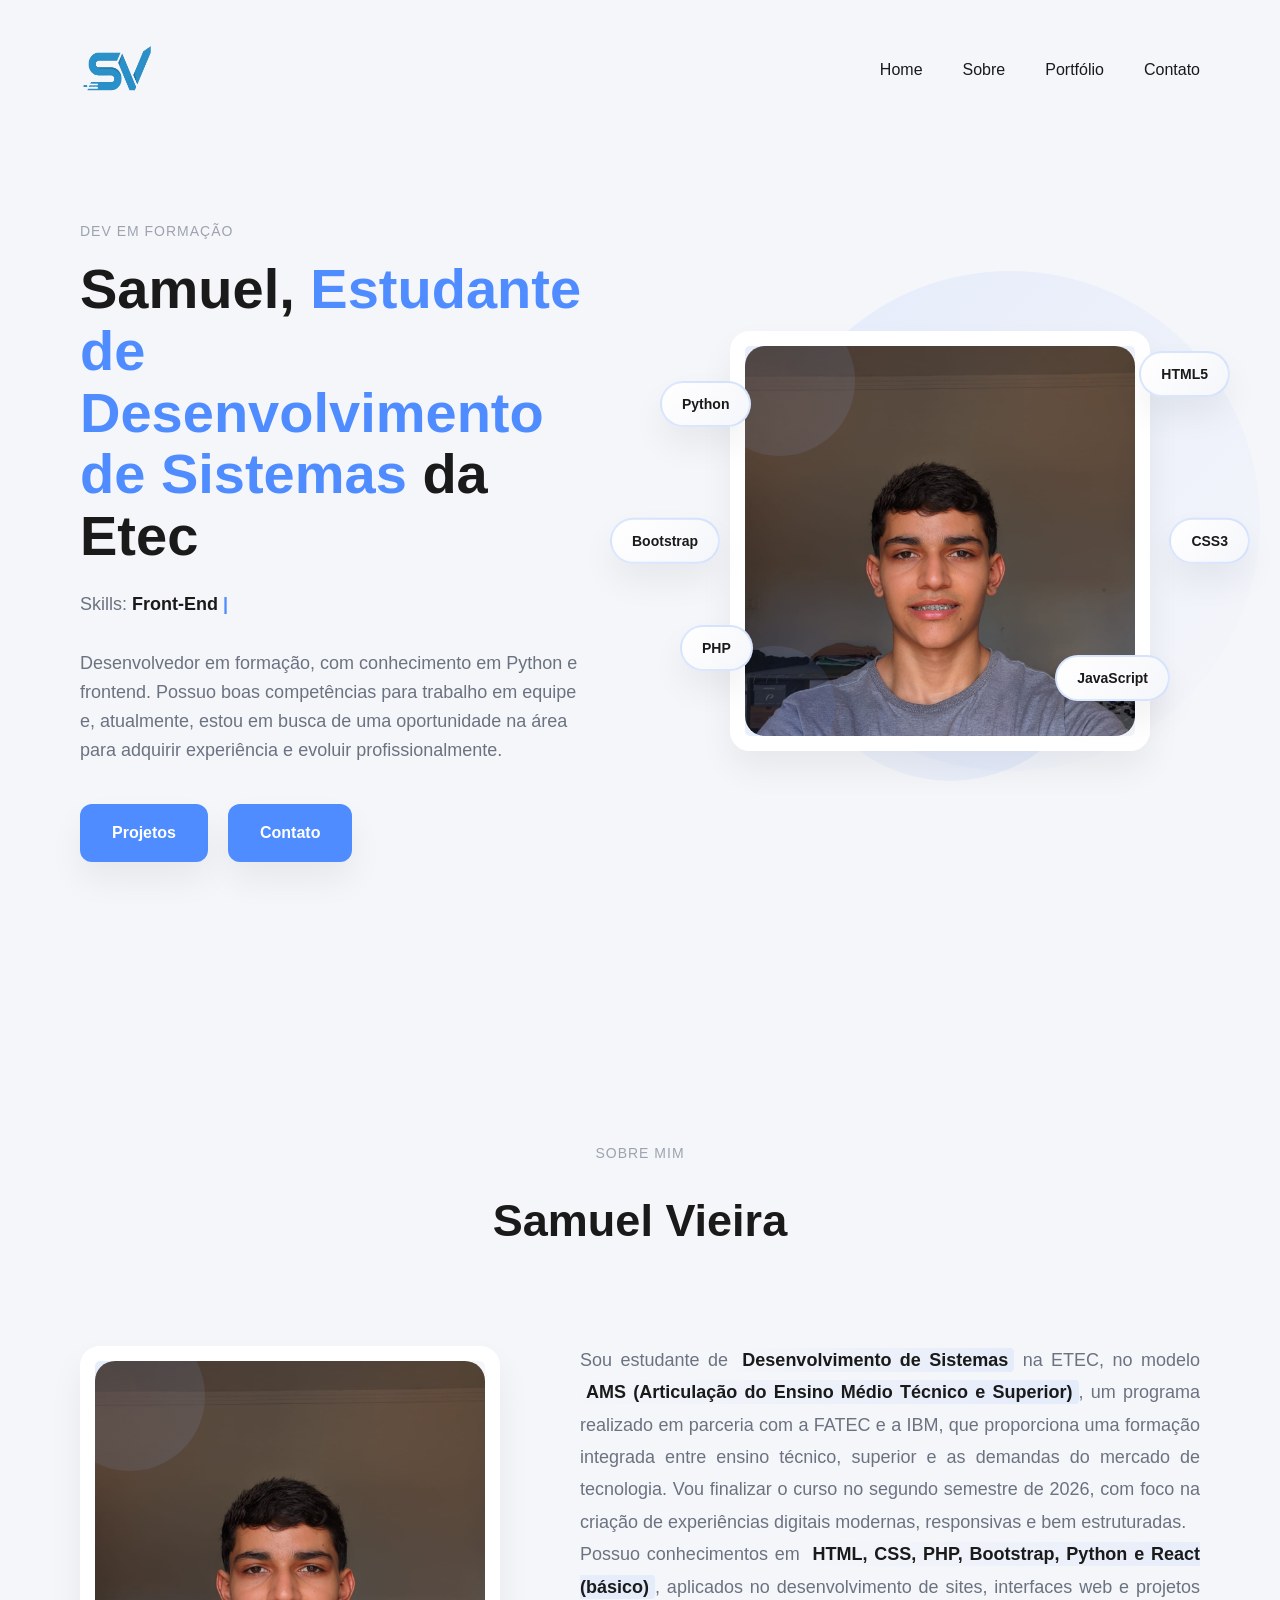
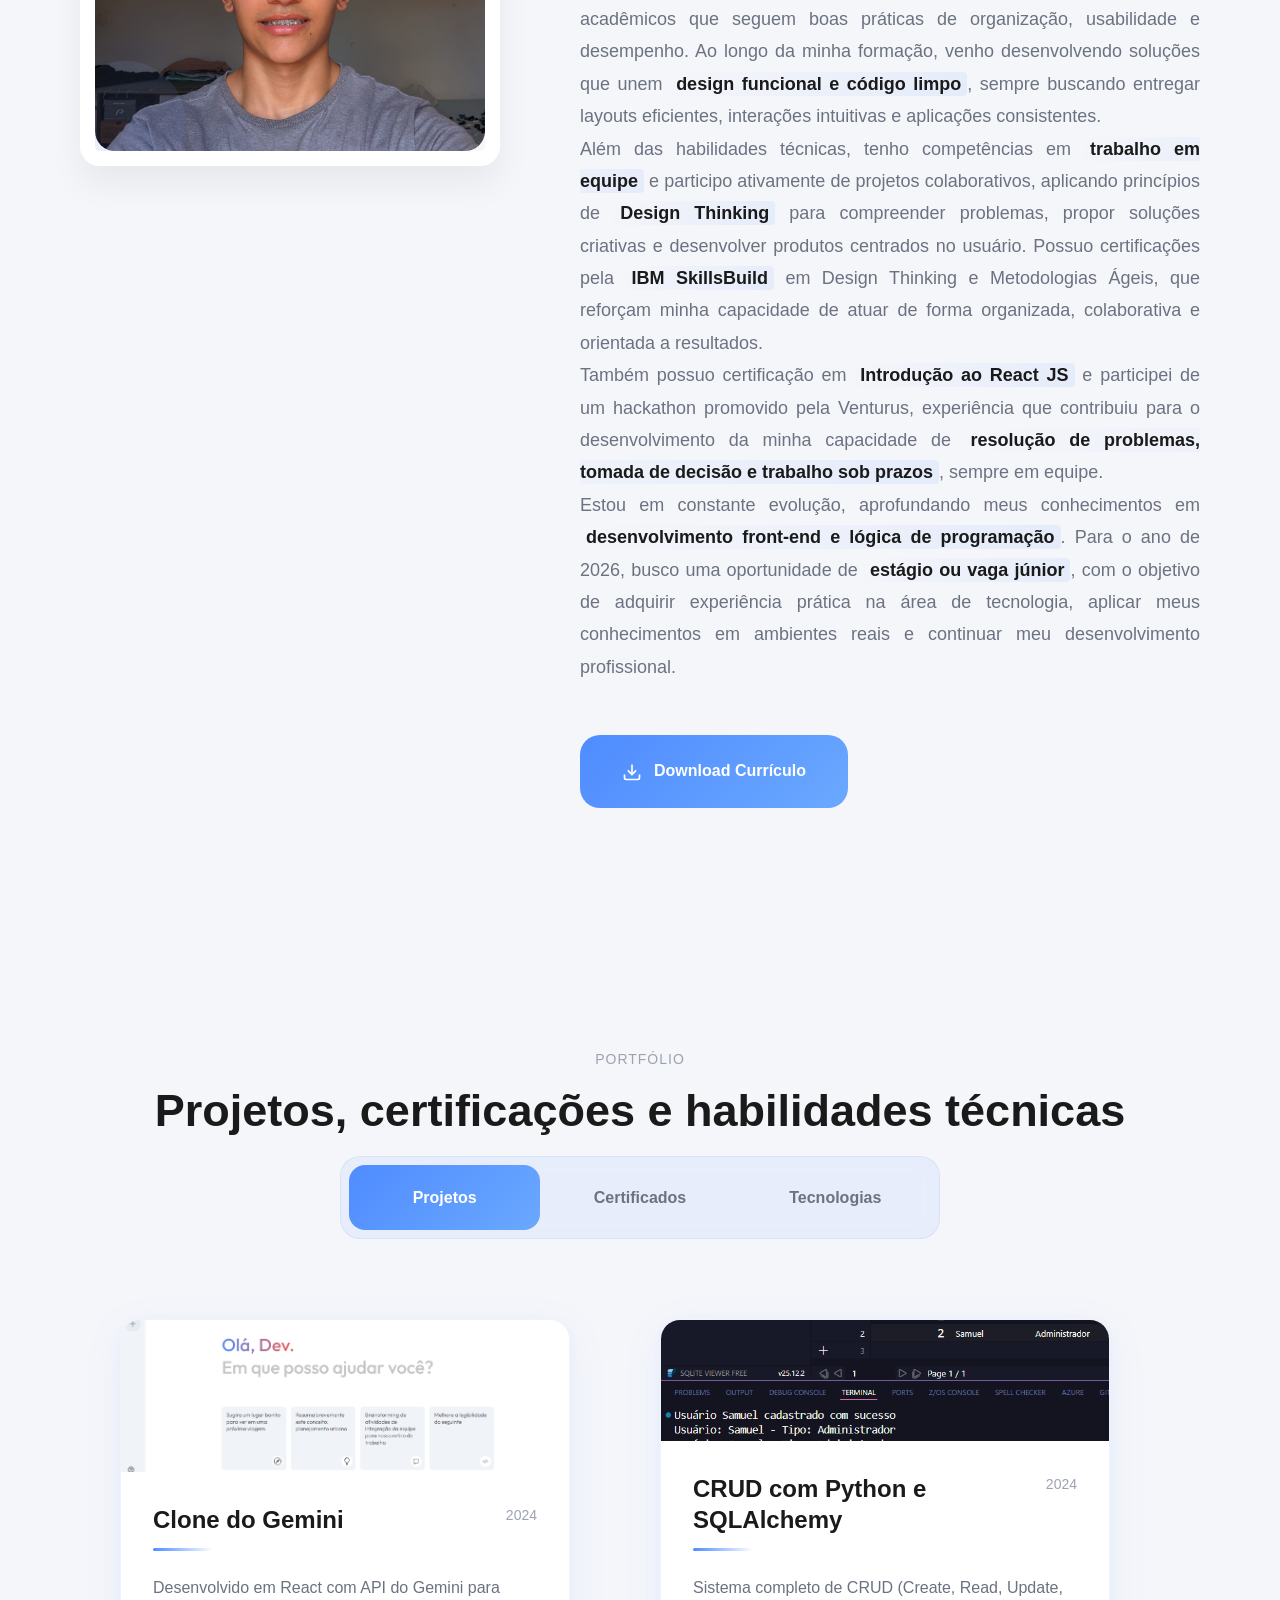
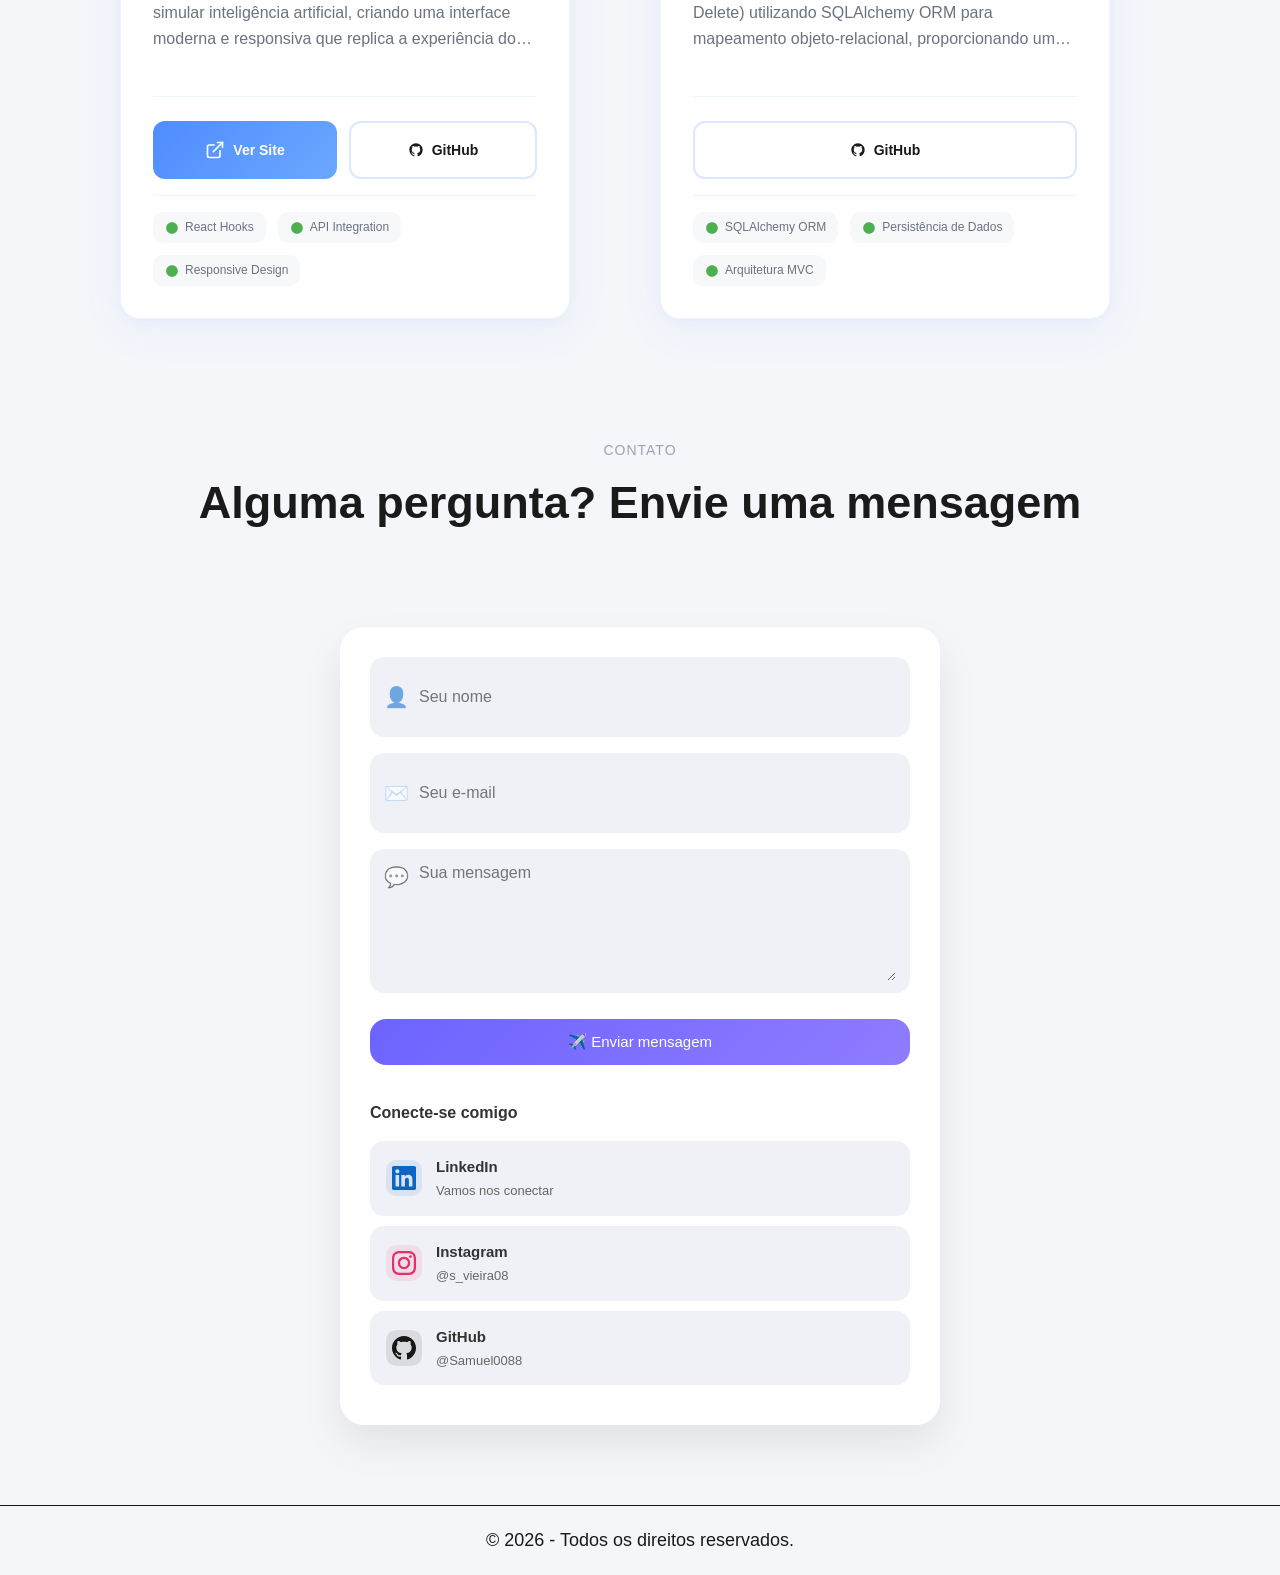
==== index.html @ cbdb557b "Add files via upload" ====
<!DOCTYPE html>
<html lang="en">
<head>
  <meta charset="UTF-8">
  <meta name="viewport" content="width=device-width, initial-scale=1.0">
  <title>Portfólio - Samuel Vieira</title>
  <link rel="stylesheet" href="style.css">
</head>
<body>
  <header>
    <div id="logo">
      <img src="imagens/logo.png" alt="">
    </div>
    
    <div id="menu">
      <div id="menu-bar" onclick="menuOnClick()">
        <div id="bar1" class="bar"></div>
        <div id="bar2" class="bar"></div>
        <div id="bar3" class="bar"></div>
      </div>

      <nav class="nav" id="nav">
        <ul>
          <li><a href="">Home</a></li>
          <li><a href="#descer_sobre_mim">Sobre</a></li>
          <li><a href="#selecionar_tipo">Habilidades</a></li>
          <li><a href="#contato">Contato</a></li>
        </ul>
      </nav>
    </div>

    <script>
  function menuOnClick() {
    document.getElementById("menu-bar").classList.toggle("change");
    document.getElementById("nav").classList.toggle("change");
    document.getElementById("menu-bg").classList.toggle("change-bg");
  }
</script>

    <div class="menu-bg" id="menu-bg"></div>

    <div id="links">
      <a href="#">Home</a>
      <a href="#descer_sobre_mim">Sobre</a>
      <a href="#selecionar_tipo">Portfólio</a>
      <a href="#contato">Contato</a>
    </div>

    <div class="menu-bg" id="menu-bg"></div>
  </header>

  <main>
    <div class="hero">
      <div class="hero-content">
        <div class="nome">DEV EM FORMAÇÃO</div>
        <div class="slogan">Samuel, <span id="cor_slogan">Estudante de Desenvolvimento de Sistemas</span> da Etec</div>
        
        <div id="skills">
          Skills: <span id="texto-dinamico"></span>
        </div>
        
        <div class="breve_explicacao">
          Desenvolvedor em formação, com conhecimento em Python e frontend. Possuo boas competências para trabalho em equipe e, atualmente, estou em busca de uma oportunidade na área para adquirir experiência e evoluir profissionalmente.
        </div>

        <div id="link_projetos_e_contato">
          <div class="card"><a href="#selecionar_tipo">Projetos</a></div>
          <div class="card"><a href="#contato">Contato</a></div>
        </div>
      </div>
      
      <div class="hero-image">
        <div id="img_samuel">
          <img src="imagens/SamuelVieira.jpeg" alt="">
        </div>
        
        <div class="text-badge html">HTML5</div>
        <div class="text-badge css">CSS3</div>
        <div class="text-badge js">JavaScript</div>
        <div class="text-badge python">Python</div>
        <div class="text-badge bootstrap">Bootstrap</div>
        <div class="text-badge php">PHP</div>
      </div>
    </div>
    
    <div class="section-header">
      <div id="descer_sobre_mim" class="nome">SOBRE MIM</div>
      <div class="titulo">Samuel Vieira</div>
    </div>

    <div class="sobre-container">
      <div class="sobre-imagem">
        <div id="img_samuel">
          <img src="imagens/SamuelVieira.jpeg" alt="Samuel Vieira">
        </div>
      </div>
      
      <div class="sobre-texto">
        <div id="texto">
          <p>Sou estudante de <strong>Desenvolvimento de Sistemas</strong> na ETEC, no modelo <strong>AMS (Articulação do Ensino Médio Técnico e Superior)</strong>, um programa realizado em parceria com a FATEC e a IBM, que proporciona uma formação integrada entre ensino técnico, superior e as demandas do mercado de tecnologia. Vou finalizar o curso no segundo semestre de 2026, com foco na criação de experiências digitais modernas, responsivas e bem estruturadas.</p>
          
          <p>Possuo conhecimentos em <strong>HTML, CSS, PHP, Bootstrap, Python e React (básico)</strong>, aplicados no desenvolvimento de sites, interfaces web e projetos acadêmicos que seguem boas práticas de organização, usabilidade e desempenho. Ao longo da minha formação, venho desenvolvendo soluções que unem <strong>design funcional e código limpo</strong>, sempre buscando entregar layouts eficientes, interações intuitivas e aplicações consistentes.</p>
          
          <p>Além das habilidades técnicas, tenho competências em <strong>trabalho em equipe</strong> e participo ativamente de projetos colaborativos, aplicando princípios de <strong>Design Thinking</strong> para compreender problemas, propor soluções criativas e desenvolver produtos centrados no usuário. Possuo certificações pela <strong>IBM SkillsBuild</strong> em Design Thinking e Metodologias Ágeis, que reforçam minha capacidade de atuar de forma organizada, colaborativa e orientada a resultados.</p>
          
          <p>Também possuo certificação em <strong>Introdução ao React JS</strong> e participei de um hackathon promovido pela Venturus, experiência que contribuiu para o desenvolvimento da minha capacidade de <strong>resolução de problemas, tomada de decisão e trabalho sob prazos</strong>, sempre em equipe.</p>
          
          <p>Estou em constante evolução, aprofundando meus conhecimentos em <strong>desenvolvimento front-end e lógica de programação</strong>. Para o ano de 2026, busco uma oportunidade de <strong>estágio ou vaga júnior</strong>, com o objetivo de adquirir experiência prática na área de tecnologia, aplicar meus conhecimentos em ambientes reais e continuar meu desenvolvimento profissional.</p>
        </div>
        
        <div id="download_curriculo">
          <a href="imagens/Samuel_Vieira (1).pdf" download="Samuel_Vieira_Curriculo.pdf">
            <svg width="20" height="20" viewBox="0 0 24 24" fill="none" stroke="currentColor" stroke-width="2">
              <path d="M21 15v4a2 2 0 0 1-2 2H5a2 2 0 0 1-2-2v-4"/>
              <polyline points="7 10 12 15 17 10"/>
              <line x1="12" y1="15" x2="12" y2="3"/>
            </svg>
            Download Currículo
          </a>
        </div>
      </div>
    </div>
    
    <div id="descer_sobre_mim" class="nome">PORTFÓLIO</div>
    <div class="titulo">Projetos, certificações e habilidades técnicas</div>

    <div id="selecionar_tipo">
      <div class="tipos ativo" data-target="projetos">Projetos</div>
      <div class="tipos" data-target="certificados">Certificados</div>
      <div class="tipos" data-target="tecnologias">Tecnologias</div>
    </div>

    <div class="conteudos">
      <div id="lista-projetos" class="conteudo ativo">
        <div class="projetos-container">
          
          <div class="card-projeto">
            <div class="projeto-imagem-container">
              <img src="imagens/GeminiClone.png" alt="Clone do Gemini" class="projeto-imagem">
              <div class="projeto-overlay">
                <div class="projeto-tecnologias">
                  <span class="tecnologia-tag">React</span>
                  <span class="tecnologia-tag">Gemini API</span>
                  <span class="tecnologia-tag">JavaScript</span>
                </div>
              </div>
            </div>
            
            <div class="projeto-conteudo">
              <div class="projeto-header">
                <div class="projeto-titulo-container">
                  <h3 class="projeto-titulo">Clone do Gemini</h3>
                </div>
                <div class="projeto-data">2024</div>
              </div>
              
              <div class="projeto-descricao">
                Desenvolvido em React com API do Gemini para simular inteligência artificial, criando uma interface moderna e responsiva que replica a experiência do Google Gemini.
              </div>
              
              <div class="projeto-acoes">
                <a href="https://samuel0088.github.io/GeminiClone/" target="_blank" class="btn-projeto btn-site">
                  <svg class="btn-icon" width="20" height="20" viewBox="0 0 24 24" fill="none">
                    <path d="M18 13v6a2 2 0 0 1-2 2H5a2 2 0 0 1-2-2V8a2 2 0 0 1 2-2h6" stroke="currentColor" stroke-width="2" stroke-linecap="round"/>
                    <path d="M15 3h6v6" stroke="currentColor" stroke-width="2" stroke-linecap="round"/>
                    <path d="M10 14L21 3" stroke="currentColor" stroke-width="2" stroke-linecap="round"/>
                  </svg>
                  Ver Site
                </a>
                <a href="https://github.com/Samuel0088/GeminiClone" target="_blank" class="btn-projeto btn-github">
                  <svg class="btn-icon" width="16" height="16" viewBox="0 0 24 24" fill="none">
                    <path d="M12 2C6.477 2 2 6.477 2 12C2 16.42 4.87 20.17 8.84 21.5C9.34 21.58 9.5 21.27 9.5 21V19.31C6.73 19.91 6.14 17.97 6.14 17.97C5.68 16.81 5.03 16.5 5.03 16.5C4.12 15.88 5.1 15.9 5.1 15.9C6.1 15.97 6.63 16.93 6.63 16.93C7.5 18.45 8.97 18 9.54 17.76C9.63 17.11 9.89 16.67 10.17 16.42C7.95 16.17 5.62 15.31 5.62 11.5C5.62 10.39 6 9.5 6.65 8.79C6.55 8.54 6.2 7.5 6.75 6.15C6.75 6.15 7.59 5.88 9.5 7.17C10.29 6.95 11.15 6.84 12 6.84C12.85 6.84 13.71 6.95 14.5 7.17C16.41 5.88 17.25 6.15 17.25 6.15C17.8 7.5 17.45 8.54 17.35 8.79C18 9.5 18.38 10.39 18.38 11.5C18.38 15.32 16.04 16.16 13.81 16.41C14.17 16.72 14.5 17.33 14.5 18.26V21C14.5 21.27 14.66 21.59 15.17 21.5C19.14 20.16 22 16.42 22 12C22 6.477 17.523 2 12 2Z" fill="currentColor"/>
                  </svg>
                  GitHub
                </a>
              </div>
              
              <div class="projeto-features">
                <span class="feature">
                  <svg width="14" height="14" viewBox="0 0 24 24" fill="none">
                    <path d="M12 2C6.48 2 2 6.48 2 12C2 17.52 6.48 22 12 22C17.52 22 22 17.52 22 12C22 6.48 17.52 2 12 2ZM16.59 7.58L10 14.17L7.41 11.59C6.63 10.81 5.37 10.81 4.59 11.59C3.81 12.37 3.81 13.63 4.59 14.41L9.17 19C9.95 19.78 11.21 19.78 11.99 19L19.41 11.58C20.19 10.8 20.19 9.54 19.41 8.76C18.63 7.98 17.37 7.98 16.59 8.76L16.59 7.58Z" fill="#4CAF50"/>
                  </svg>
                  React Hooks
                </span>
                <span class="feature">
                  <svg width="14" height="14" viewBox="0 0 24 24" fill="none">
                    <path d="M12 2C6.48 2 2 6.48 2 12C2 17.52 6.48 22 12 22C17.52 22 22 17.52 22 12C22 6.48 17.52 2 12 2ZM16.59 7.58L10 14.17L7.41 11.59C6.63 10.81 5.37 10.81 4.59 11.59C3.81 12.37 3.81 13.63 4.59 14.41L9.17 19C9.95 19.78 11.21 19.78 11.99 19L19.41 11.58C20.19 10.8 20.19 9.54 19.41 8.76C18.63 7.98 17.37 7.98 16.59 8.76L16.59 7.58Z" fill="#4CAF50"/>
                  </svg>
                  API Integration
                </span>
                <span class="feature">
                  <svg width="14" height="14" viewBox="0 0 24 24" fill="none">
                    <path d="M12 2C6.48 2 2 6.48 2 12C2 17.52 6.48 22 12 22C17.52 22 22 17.52 22 12C22 6.48 17.52 2 12 2ZM16.59 7.58L10 14.17L7.41 11.59C6.63 10.81 5.37 10.81 4.59 11.59C3.81 12.37 3.81 13.63 4.59 14.41L9.17 19C9.95 19.78 11.21 19.78 11.99 19L19.41 11.58C20.19 10.8 20.19 9.54 19.41 8.76C18.63 7.98 17.37 7.98 16.59 8.76L16.59 7.58Z" fill="#4CAF50"/>
                  </svg>
                  Responsive Design
                </span>
              </div>
            </div>
          </div>

          <div class="card-projeto">
            <div class="projeto-imagem-container">
              <img src="imagens/crud_python.png" alt="CRUD Python com SQLAlchemy" class="projeto-imagem">
              <div class="projeto-overlay">
                <div class="projeto-tecnologias">
                  <span class="tecnologia-tag">Python</span>
                  <span class="tecnologia-tag">SQLAlchemy</span>
                  <span class="tecnologia-tag">ORM</span>
                  <span class="tecnologia-tag">SQLite</span>
                </div>
              </div>
            </div>
            
            <div class="projeto-conteudo">
              <div class="projeto-header">
                <div class="projeto-titulo-container">
                  <h3 class="projeto-titulo">CRUD com Python e SQLAlchemy</h3>
                </div>
                <div class="projeto-data">2024</div>
              </div>
              
              <div class="projeto-descricao">
                Sistema completo de CRUD (Create, Read, Update, Delete) utilizando SQLAlchemy ORM para mapeamento objeto-relacional, proporcionando uma gestão eficiente e escalável de dados.
              </div>
              
              <div class="projeto-acoes">
                <a href="https://github.com/Samuel0088/CRUD_Python" target="_blank" class="btn-projeto btn-github">
                  <svg class="btn-icon" width="16" height="16" viewBox="0 0 24 24" fill="none">
                    <path d="M12 2C6.477 2 2 6.477 2 12C2 16.42 4.87 20.17 8.84 21.5C9.34 21.58 9.5 21.27 9.5 21V19.31C6.73 19.91 6.14 17.97 6.14 17.97C5.68 16.81 5.03 16.5 5.03 16.5C4.12 15.88 5.1 15.9 5.1 15.9C6.1 15.97 6.63 16.93 6.63 16.93C7.5 18.45 8.97 18 9.54 17.76C9.63 17.11 9.89 16.67 10.17 16.42C7.95 16.17 5.62 15.31 5.62 11.5C5.62 10.39 6 9.5 6.65 8.79C6.55 8.54 6.2 7.5 6.75 6.15C6.75 6.15 7.59 5.88 9.5 7.17C10.29 6.95 11.15 6.84 12 6.84C12.85 6.84 13.71 6.95 14.5 7.17C16.41 5.88 17.25 6.15 17.25 6.15C17.8 7.5 17.45 8.54 17.35 8.79C18 9.5 18.38 10.39 18.38 11.5C18.38 15.32 16.04 16.16 13.81 16.41C14.17 16.72 14.5 17.33 14.5 18.26V21C14.5 21.27 14.66 21.59 15.17 21.5C19.14 20.16 22 16.42 22 12C22 6.477 17.523 2 12 2Z" fill="currentColor"/>
                  </svg>
                  GitHub
                </a>
              </div>
              
              <div class="projeto-features">
                <span class="feature">
                  <svg width="14" height="14" viewBox="0 0 24 24" fill="none">
                    <path d="M12 2C6.48 2 2 6.48 2 12C2 17.52 6.48 22 12 22C17.52 22 22 17.52 22 12C22 6.48 17.52 2 12 2ZM16.59 7.58L10 14.17L7.41 11.59C6.63 10.81 5.37 10.81 4.59 11.59C3.81 12.37 3.81 13.63 4.59 14.41L9.17 19C9.95 19.78 11.21 19.78 11.99 19L19.41 11.58C20.19 10.8 20.19 9.54 19.41 8.76C18.63 7.98 17.37 7.98 16.59 8.76L16.59 7.58Z" fill="#4CAF50"/>
                  </svg>
                  SQLAlchemy ORM
                </span>
                <span class="feature">
                  <svg width="14" height="14" viewBox="0 0 24 24" fill="none">
                    <path d="M12 2C6.48 2 2 6.48 2 12C2 17.52 6.48 22 12 22C17.52 22 22 17.52 22 12C22 6.48 17.52 2 12 2ZM16.59 7.58L10 14.17L7.41 11.59C6.63 10.81 5.37 10.81 4.59 11.59C3.81 12.37 3.81 13.63 4.59 14.41L9.17 19C9.95 19.78 11.21 19.78 11.99 19L19.41 11.58C20.19 10.8 20.19 9.54 19.41 8.76C18.63 7.98 17.37 7.98 16.59 8.76L16.59 7.58Z" fill="#4CAF50"/>
                  </svg>
                  Persistência de Dados
                </span>
                <span class="feature">
                  <svg width="14" height="14" viewBox="0 0 24 24" fill="none">
                    <path d="M12 2C6.48 2 2 6.48 2 12C2 17.52 6.48 22 12 22C17.52 22 22 17.52 22 12C22 6.48 17.52 2 12 2ZM16.59 7.58L10 14.17L7.41 11.59C6.63 10.81 5.37 10.81 4.59 11.59C3.81 12.37 3.81 13.63 4.59 14.41L9.17 19C9.95 19.78 11.21 19.78 11.99 19L19.41 11.58C20.19 10.8 20.19 9.54 19.41 8.76C18.63 7.98 17.37 7.98 16.59 8.76L16.59 7.58Z" fill="#4CAF50"/>
                  </svg>
                  Arquitetura MVC
                </span>
              </div>
            </div>
          </div>
          
        </div>
      </div>

      <div id="lista-certificados" class="conteudo">
        <div class="certificados-container">
          
          <div class="card-certificado">
            <div class="certificado-imagem" onclick="abrirLightbox('imagens/GenAI_Dados.webp', 'Bootcamp Bradesco - GenAI & Dados')">
              <img src="imagens/GenAI_Dados.webp" alt="Bootcamp Bradesco - GenAI & Dados" class="certificado-thumb">
              <div class="zoom-indicator">
                <svg width="20" height="20" viewBox="0 0 24 24" fill="none">
                  <path d="M15 15L21 21M10 17C6.13401 17 3 13.866 3 10C3 6.13401 6.13401 3 10 3C13.866 3 17 6.13401 17 10C17 13.866 13.866 17 10 17Z" stroke="currentColor" stroke-width="2" stroke-linecap="round"/>
                </svg>
              </div>
              <div class="certificado-badge bradesco">Bradesco</div>
            </div>
            
            <div class="certificado-conteudo">
              <div class="certificado-header">
                <h3 class="certificado-titulo">GenAI & Dados</h3>
              </div>
              
              <div class="certificado-descricao">
                Domine Python para analisar e organizar dados, usando inteligência artificial generativa, SQL, Excel, Power Query e Microsoft Copilot. Aprenda com desafios guiados e atividades mão na massa.
              </div>
              
              <div class="certificado-acoes">
                <span class="btn-status">
                  <svg width="16" height="16" viewBox="0 0 24 24" fill="none">
                    <path d="M12 2C6.48 2 2 6.48 2 12C2 17.52 6.48 22 12 22C17.52 22 22 17.52 22 12C22 6.48 17.52 2 12 2ZM16.24 7.76L10.58 13.41L7.75 10.59C7.34 10.18 6.68 10.18 6.27 10.59C5.86 11 5.86 11.66 6.27 12.07L9.7 15.5C10.11 15.91 10.77 15.91 11.18 15.5L17.73 8.93C18.14 8.52 18.14 7.86 17.73 7.45C17.32 7.04 16.66 7.04 16.25 7.45L16.24 7.76Z" fill="#4CAF50"/>
                  </svg>
                  Em andamento
                </span>
                <span class="certificado-tipo">Bootcamp</span>
              </div>
            </div>
          </div>

          <div class="card-certificado">
            <div class="certificado-imagem" onclick="abrirLightbox('imagens/trybe.avif', 'Trybe - Lógica de Programação')">
              <img src="imagens/trybe.avif" alt="Trybe - Lógica de Programação" class="certificado-thumb">
              <div class="zoom-indicator">
                <svg width="20" height="20" viewBox="0 0 24 24" fill="none">
                  <path d="M15 15L21 21M10 17C6.13401 17 3 13.866 3 10C3 6.13401 6.13401 3 10 3C13.866 3 17 6.13401 17 10C17 13.866 13.866 17 10 17Z" stroke="currentColor" stroke-width="2" stroke-linecap="round"/>
                </svg>
              </div>
              <div class="certificado-badge trybe">Trybe</div>
            </div>
            
            <div class="certificado-conteudo">
              <div class="certificado-header">
                <h3 class="certificado-titulo">Lógica de Programação</h3>
              </div>
              
              <div class="certificado-descricao">
                Exploração de algoritmos e pensamento computacional, prática de estruturas de seleção e repetição para resolver problemas de forma eficiente.
              </div>
              
              <div class="certificado-acoes">
                <span class="btn-status">
                  <svg width="16" height="16" viewBox="0 0 24 24" fill="none">
                    <path d="M12 2C6.48 2 2 6.48 2 12C2 17.52 6.48 22 12 22C17.52 22 22 17.52 22 12C22 6.48 17.52 2 12 2ZM16.24 7.76L10.58 13.41L7.75 10.59C7.34 10.18 6.68 10.18 6.27 10.59C5.86 11 5.86 11.66 6.27 12.07L9.7 15.5C10.11 15.91 10.77 15.91 11.18 15.5L17.73 8.93C18.14 8.52 18.14 7.86 17.73 7.45C17.32 7.04 16.66 7.04 16.25 7.45L16.24 7.76Z" fill="#4CAF50"/>
                  </svg>
                  Em andamento
                </span>
                <span class="certificado-tipo">Curso</span>
              </div>
            </div>
          </div>

          <div class="card-certificado">
            <div class="certificado-imagem" onclick="abrirLightbox('imagens/react_tic_em_trilhas.jpg', 'React - TIC em trilhas')">
              <img src="imagens/react_tic_em_trilhas.jpg" alt="React - TIC em trilhas" class="certificado-thumb">
              <div class="zoom-indicator">
                <svg width="20" height="20" viewBox="0 0 24 24" fill="none">
                  <path d="M15 15L21 21M10 17C6.13401 17 3 13.866 3 10C3 6.13401 6.13401 3 10 3C13.866 3 17 6.13401 17 10C17 13.866 13.866 17 10 17Z" stroke="currentColor" stroke-width="2" stroke-linecap="round"/>
                </svg>
              </div>
              <div class="certificado-badge tic">TIC</div>
            </div>
            
            <div class="certificado-conteudo">
              <div class="certificado-header">
                <h3 class="certificado-titulo">React - Introdução</h3>
              </div>
              
              <div class="certificado-descricao">
                Curso introdutório de 30 horas focado em React e Routing, abordando fundamentos da biblioteca, criação de componentes e navegação com React Router.
              </div>
              
              <div class="certificado-acoes">
                <a href="https://ticemtrilhas.org.br/certificate-validation?code=d3d43f94-d63c-4963-9e1c-4b6008b5e174" target="_blank" class="btn-certificado">
                  <svg class="btn-icon" width="16" height="16" viewBox="0 0 24 24" fill="none">
                    <path d="M10 6H6C4.89543 6 4 6.89543 4 8V18C4 19.1046 4.89543 20 6 20H16C17.1046 20 18 19.1046 18 18V14M14 4H20M20 4V10M20 4L10 14" stroke="currentColor" stroke-width="2" stroke-linecap="round" stroke-linejoin="round"/>
                  </svg>
                  Ver certificado
                </a>
                <span class="certificado-tipo">Certificado</span>
              </div>
            </div>
          </div>

          <div class="card-certificado">
            <div class="certificado-imagem" onclick="abrirLightbox('imagens/explorations_into_mindfulness.png', 'IBM - Explorations into Mindfulness')">
              <img src="imagens/explorations_into_mindfulness.png" alt="IBM - Explorations into Mindfulness" class="certificado-thumb">
              <div class="zoom-indicator">
                <svg width="20" height="20" viewBox="0 0 24 24" fill="none">
                  <path d="M15 15L21 21M10 17C6.13401 17 3 13.866 3 10C3 6.13401 6.13401 3 10 3C13.866 3 17 6.13401 17 10C17 13.866 13.866 17 10 17Z" stroke="currentColor" stroke-width="2" stroke-linecap="round"/>
                </svg>
              </div>
              <div class="certificado-badge ibm">IBM</div>
            </div>
            
            <div class="certificado-conteudo">
              <div class="certificado-header">
                <h3 class="certificado-titulo">Explorations into Mindfulness</h3>
              </div>
              
              <div class="certificado-descricao">
                Conhecimentos sobre conceitos e técnicas de mindfulness, aprendendo a aplicar práticas de atenção plena em diferentes situações.
              </div>
              
              <div class="certificado-acoes">
                <a href="https://students.yourlearning.ibm.com/credential/CREDLY-dabbc05f-9024-4c51-a2c0-5ccd08645415" target="_blank" class="btn-certificado">
                  <svg class="btn-icon" width="16" height="16" viewBox="0 0 24 24" fill="none">
                    <path d="M10 6H6C4.89543 6 4 6.89543 4 8V18C4 19.1046 4.89543 20 6 20H16C17.1046 20 18 19.1046 18 18V14M14 4H20M20 4V10M20 4L10 14" stroke="currentColor" stroke-width="2" stroke-linecap="round" stroke-linejoin="round"/>
                  </svg>
                  Ver certificado
                </a>
                <span class="certificado-tipo">Badge Digital</span>
              </div>
            </div>
          </div>

          <div class="card-certificado">
            <div class="certificado-imagem" onclick="abrirLightbox('imagens/agile_explorer.jpg', 'IBM - Agile Explorer')">
              <img src="imagens/agile_explorer.jpg" alt="IBM - Agile Explorer" class="certificado-thumb">
              <div class="zoom-indicator">
                <svg width="20" height="20" viewBox="0 0 24 24" fill="none">
                  <path d="M15 15L21 21M10 17C6.13401 17 3 13.866 3 10C3 6.13401 6.13401 3 10 3C13.866 3 17 6.13401 17 10C17 13.866 13.866 17 10 17Z" stroke="currentColor" stroke-width="2" stroke-linecap="round"/>
                </svg>
              </div>
              <div class="certificado-badge ibm">IBM</div>
            </div>
            
            <div class="certificado-conteudo">
              <div class="certificado-header">
                <h3 class="certificado-titulo">Agile Explorer</h3>
              </div>
              
              <div class="certificado-descricao">
                Compreensão fundamental dos valores, princípios e práticas do Agile para transformar a cultura organizacional e melhorar a colaboração em equipe.
              </div>
              
              <div class="certificado-acoes">
                <a href="https://students.yourlearning.ibm.com/credential/CREDLY-dc3b5213-b2dd-4760-b45e-c9a95032bda7" target="_blank" class="btn-certificado">
                  <svg class="btn-icon" width="16" height="16" viewBox="0 0 24 24" fill="none">
                    <path d="M10 6H6C4.89543 6 4 6.89543 4 8V18C4 19.1046 4.89543 20 6 20H16C17.1046 20 18 19.1046 18 18V14M14 4H20M20 4V10M20 4L10 14" stroke="currentColor" stroke-width="2" stroke-linecap="round" stroke-linejoin="round"/>
                  </svg>
                  Ver certificado
                </a>
                <span class="certificado-tipo">Badge Digital</span>
              </div>
            </div>
          </div>

          <div class="card-certificado">
            <div class="certificado-imagem" onclick="abrirLightbox('imagens/working_in_a_digital_world.jpg', 'IBM - Working in a Digital World: Professional Skills')">
              <img src="imagens/working_in_a_digital_world.jpg" alt="IBM - Working in a Digital World" class="certificado-thumb">
              <div class="zoom-indicator">
                <svg width="20" height="20" viewBox="0 0 24 24" fill="none">
                  <path d="M15 15L21 21M10 17C6.13401 17 3 13.866 3 10C3 6.13401 6.13401 3 10 3C13.866 3 17 6.13401 17 10C17 13.866 13.866 17 10 17Z" stroke="currentColor" stroke-width="2" stroke-linecap="round"/>
                </svg>
              </div>
              <div class="certificado-badge ibm">IBM</div>
            </div>
            
            <div class="certificado-conteudo">
              <div class="certificado-header">
                <h3 class="certificado-titulo">Working in a Digital World</h3>
              </div>
              
              <div class="certificado-descricao">
                Desenvolvimento de competências essenciais para o sucesso profissional no mundo digital, incluindo comunicação, colaboração e metodologias ágeis.
              </div>
              
              <div class="certificado-acoes">
                <a href="https://students.yourlearning.ibm.com/credential/CREDLY-dafd91d2-b4fa-46e2-a1fe-c9b0428d6ea7" target="_blank" class="btn-certificado">
                  <svg class="btn-icon" width="16" height="16" viewBox="0 0 24 24" fill="none">
                    <path d="M10 6H6C4.89543 6 4 6.89543 4 8V18C4 19.1046 4.89543 20 6 20H16C17.1046 20 18 19.1046 18 18V14M14 4H20M20 4V10M20 4L10 14" stroke="currentColor" stroke-width="2" stroke-linecap="round" stroke-linejoin="round"/>
                  </svg>
                  Ver certificado
                </a>
                <span class="certificado-tipo">Badge Digital</span>
              </div>
            </div>
          </div>

          <div class="card-certificado">
            <div class="certificado-imagem" onclick="abrirLightbox('imagens/senai_americana_logo.jpg', 'Senai - Fundamentos do Python')">
              <img src="imagens/senai_americana_logo.jpg" alt="Senai - Fundamentos do Python" class="certificado-thumb">
              <div class="zoom-indicator">
                <svg width="20" height="20" viewBox="0 0 24 24" fill="none">
                  <path d="M15 15L21 21M10 17C6.13401 17 3 13.866 3 10C3 6.13401 6.13401 3 10 3C13.866 3 17 6.13401 17 10C17 13.866 13.866 17 10 17Z" stroke="currentColor" stroke-width="2" stroke-linecap="round"/>
                </svg>
              </div>
              <div class="certificado-badge senai">SENAI</div>
            </div>
            
            <div class="certificado-conteudo">
              <div class="certificado-header">
                <h3 class="certificado-titulo">Fundamentos do Python</h3>
              </div>
              
              <div class="certificado-descricao">
                Conhecimentos fundamentais em Python, incluindo lógica de programação, estruturas de controle e boas práticas para desenvolvimento de soluções.
              </div>
              
              <div class="certificado-acoes">
                <a href="https://www.sp.senai.br/consulta-certificado?qrcode=50725102769/15119102" target="_blank" class="btn-certificado">
                  <svg class="btn-icon" width="16" height="16" viewBox="0 0 24 24" fill="none">
                    <path d="M10 6H6C4.89543 6 4 6.89543 4 8V18C4 19.1046 4.89543 20 6 20H16C17.1046 20 18 19.1046 18 18V14M14 4H20M20 4V10M20 4L10 14" stroke="currentColor" stroke-width="2" stroke-linecap="round" stroke-linejoin="round"/>
                  </svg>
                  Ver certificado
                </a>
                <span class="certificado-tipo">Certificado</span>
              </div>
            </div>
          </div>

          <div class="card-certificado">
            <div class="certificado-imagem" onclick="abrirLightbox('imagens/voxy_ingles.png', 'Voxy - Proficiency Achievement')">
              <img src="imagens/voxy_ingles.png" alt="Voxy - Proficiency Achievement" class="certificado-thumb">
              <div class="zoom-indicator">
                <svg width="20" height="20" viewBox="0 0 24 24" fill="none">
                  <path d="M15 15L21 21M10 17C6.13401 17 3 13.866 3 10C3 6.13401 6.13401 3 10 3C13.866 3 17 6.13401 17 10C17 13.866 13.866 17 10 17Z" stroke="currentColor" stroke-width="2" stroke-linecap="round"/>
                </svg>
              </div>
              <div class="certificado-badge voxy">Voxy</div>
            </div>
            
            <div class="certificado-conteudo">
              <div class="certificado-header">
                <h3 class="certificado-titulo">Proficiency Achievement</h3>
              </div>
              
              <div class="certificado-descricao">
                Nível de proficiência em inglês demonstrado através do programa Voxy, com capacidade de compreensão, comunicação e uso efetivo do idioma.
              </div>
              
              <div class="certificado-acoes">
                <a href="https://app.voxy.com/certificates/proficiency-test/692a1b4f9c2bea8bda929613" target="_blank" class="btn-certificado">
                  <svg class="btn-icon" width="16" height="16" viewBox="0 0 24 24" fill="none">
                    <path d="M10 6H6C4.89543 6 4 6.89543 4 8V18C4 19.1046 4.89543 20 6 20H16C17.1046 20 18 19.1046 18 18V14M14 4H20M20 4V10M20 4L10 14" stroke="currentColor" stroke-width="2" stroke-linecap="round" stroke-linejoin="round"/>
                  </svg>
                  Ver certificado
                </a>
                <span class="certificado-tipo">Certificado</span>
              </div>
            </div>
          </div>
          
        </div>
      </div>

      <div id="lista-tecnologias" class="conteudo">
        <div class="tecnologias-container">
          
          <div class="card-tecnologias">
            <div class="card-tecnologia img_tecnologias">
              <img src="imagens/html.svg" alt="">
              <p>HTML</p>
            </div>
          </div>

          <div class="card-tecnologias">
            <div class="card-tecnologia img_tecnologias">
              <img src="imagens/css.svg" alt="">
              <p>CSS</p>
            </div>
          </div>

          <div class="card-tecnologias">
            <div class="card-tecnologia img_tecnologias">
              <img src="imagens/javascript.svg" alt="">
              <p>JavaScript</p>
            </div>
          </div>

          <div class="card-tecnologias">
            <div class="card-tecnologia img_tecnologias">
              <img src="imagens/bootstrap.png" alt="">
              <p>Bootstrap</p>
            </div>
          </div>

          <div class="card-tecnologias">
            <div class="card-tecnologia img_tecnologias">
              <img src="imagens/php.png" alt="">
              <p>PHP</p>
            </div>
          </div>

          <div class="card-tecnologias">
            <div class="card-tecnologia img_tecnologias">
              <img src="imagens/python.png" alt="">
              <p>Python</p>
            </div>
          </div>
        
        </div>
      </div>

    </div>

    <div id="lightbox" class="lightbox">
      <span class="lightbox-close" onclick="fecharLightbox()">&times;</span>
      <img id="lightbox-img" class="lightbox-img" alt="">
      <p id="lightbox-caption" class="lightbox-caption"></p>
    </div>

    <div id="descer_sobre_mim" class="nome">CONTATO</div>
    <div class="titulo">Alguma pergunta? Envie uma mensagem</div>

    <section id="contato">
      <div class="contact-card">

        <form action="https://api.web3forms.com/submit" method="POST" class="contact-form">
          
          <input type="hidden" name="access_key" value="f282f73f-faa4-4064-8acf-24d40e89adaa">

          <input type="hidden" name="subject" value="Nova Mensagem do seu Portfolio">

          <input type="checkbox" name="botcheck" class="hidden" style="display: none;">

          <input type="hidden" name="from_name" value="Mensagem via Portfólio">

          <div class="input-group">
            <span class="icon">👤</span>
            <input type="text" name="nome" placeholder="Seu nome" required>
          </div>

          <div class="input-group">
            <span class="icon">✉️</span>
            <input type="email" name="email" placeholder="Seu e-mail" required>
          </div>

          <div class="input-group textarea">
            <span class="icon">💬</span>
            <textarea name="mensagem" placeholder="Sua mensagem" required></textarea>
          </div>

          <button type="submit" class="btn-enviar">
            ✈️ Enviar mensagem
          </button>
        </form>

        <div class="contact-social">
          <h3>Conecte-se comigo</h3>

          <a href="https://www.linkedin.com/in/samuelvieirafreitas/" target="_blank" class="social-card linkedin">
            <div class="social-icon">
              <svg xmlns="http://www.w3.org/2000/svg" width="24" height="24" viewBox="0 0 24 24" fill="currentColor">
                <path d="M20.447 20.452h-3.554v-5.569c0-1.328-.027-3.037-1.852-3.037-1.853 0-2.136 1.445-2.136 2.939v5.667H9.351V9h3.414v1.561h.046c.477-.9 1.637-1.85 3.37-1.85 3.601 0 4.267 2.37 4.267 5.455v6.286zM5.337 7.433c-1.144 0-2.063-.926-2.063-2.065 0-1.138.92-2.063 2.063-2.063 1.14 0 2.064.925 2.064 2.063 0 1.139-.925 2.065-2.064 2.065zm1.782 13.019H3.555V9h3.564v11.452zM22.225 0H1.771C.792 0 0 .774 0 1.729v20.542C0 23.227.792 24 1.771 24h20.451C23.2 24 24 23.227 24 22.271V1.729C24 .774 23.2 0 22.222 0h.003z"/>
              </svg>
            </div>
            <div class="social-text">
              <div class="social-title">LinkedIn</div>
              <div class="social-desc">Vamos nos conectar</div>
            </div>
            <div class="social-arrow">→</div>
          </a>

          <a href="https://instagram.com/s_vieira08" target="_blank" class="social-card instagram">
            <div class="social-icon">
              <svg xmlns="http://www.w3.org/2000/svg" width="24" height="24" viewBox="0 0 24 24" fill="currentColor">
                <path d="M12 2.163c3.204 0 3.584.012 4.85.07 3.252.148 4.771 1.691 4.919 4.919.058 1.265.069 1.645.069 4.849 0 3.205-.012 3.584-.069 4.849-.149 3.225-1.664 4.771-4.919 4.919-1.266.058-1.644.07-4.85.07-3.204 0-3.584-.012-4.849-.07-3.26-.149-4.771-1.699-4.919-4.92-.058-1.265-.07-1.644-.07-4.849 0-3.204.013-3.583.07-4.849.149-3.227 1.664-4.771 4.919-4.919 1.266-.057 1.645-.069 4.849-.069zm0-2.163c-3.259 0-3.667.014-4.947.072-4.358.2-6.78 2.618-6.98 6.98-.059 1.281-.073 1.689-.073 4.948 0 3.259.014 3.668.072 4.948.2 4.358 2.618 6.78 6.98 6.98 1.281.058 1.689.072 4.948.072 3.259 0 3.668-.014 4.948-.072 4.354-.2 6.782-2.618 6.979-6.98.059-1.28.073-1.689.073-4.948 0-3.259-.014-3.667-.072-4.947-.196-4.354-2.617-6.78-6.979-6.98-1.281-.059-1.69-.073-4.949-.073zm0 5.838c-3.403 0-6.162 2.759-6.162 6.162s2.759 6.163 6.162 6.163 6.162-2.759 6.162-6.163c0-3.403-2.759-6.162-6.162-6.162zm0 10.162c-2.209 0-4-1.79-4-4 0-2.209 1.791-4 4-4s4 1.791 4 4c0 2.21-1.791 4-4 4zm6.406-11.845c-.796 0-1.441.645-1.441 1.44s.645 1.44 1.441 1.44c.795 0 1.439-.645 1.439-1.44s-.644-1.44-1.439-1.44z"/>
              </svg>
            </div>
            <div class="social-text">
              <div class="social-title">Instagram</div>
              <div class="social-desc">@s_vieira08</div>
            </div>
            <div class="social-arrow">→</div>
          </a>

          <a href="https://github.com/Samuel0088" target="_blank" class="social-card github">
            <div class="social-icon">
              <svg xmlns="http://www.w3.org/2000/svg" width="24" height="24" viewBox="0 0 24 24" fill="currentColor">
                <path d="M12 0c-6.626 0-12 5.373-12 12 0 5.302 3.438 9.8 8.207 11.387.599.111.793-.261.793-.577v-2.234c-3.338.726-4.033-1.416-4.033-1.416-.546-1.387-1.333-1.756-1.333-1.756-1.089-.745.083-.729.083-.729 1.205.084 1.839 1.237 1.839 1.237 1.07 1.834 2.807 1.304 3.492.997.107-.775.418-1.305.762-1.604-2.665-.305-5.467-1.334-5.467-5.931 0-1.311.469-2.381 1.236-3.221-.124-.303-.535-1.524.117-3.176 0 0 1.008-.322 3.301 1.23.957-.266 1.983-.399 3.003-.404 1.02.005 2.047.138 3.006.404 2.291-1.552 3.297-1.23 3.297-1.23.653 1.653.242 2.874.118 3.176.77.84 1.235 1.911 1.235 3.221 0 4.609-2.807 5.624-5.479 5.921.43.372.823 1.102.823 2.222v3.293c0 .319.192.694.801.576 4.765-1.589 8.199-6.086 8.199-11.386 0-6.627-5.373-12-12-12z"/>
              </svg>
            </div>
            <div class="social-text">
              <div class="social-title">GitHub</div>
              <div class="social-desc">@Samuel0088</div>
            </div>
            <div class="social-arrow">→</div>
          </a>
        </div>

      </div>
    </section>

  </main>

  <footer>
    © 2026 - Todos os direitos reservados.
  </footer>
  
  <script src="script.js"></script>
</body>
</html>
---- style.css ----
:root {
  --cor-fundo-primaria: #f5f6fa;
  --cor-fundo-secundaria: #4f8cff;
  --azul-claro: #7da6ff;
  --borda-hover: #5c85e6;
  --borda: #3f6fd9;
  --cor-fundo-terciaria: #9ca3af;
  --texto-primario: #1a1a1a;
  --texto-secondario: #6b7280;
  --shadow-soft: 0 18px 35px rgba(0, 0, 0, 0.06);
  --shadow-hover: 0 25px 50px rgba(0, 0, 0, 0.1);
}

* {
  margin: 0;
  padding: 0;
  box-sizing: border-box;
}

body {
  background: var(--cor-fundo-primaria);
  font-family: "Inter", -apple-system, BlinkMacSystemFont, "SF Pro Display", sans-serif;
  font-size: 20px;
  color: var(--texto-primario);
}

.conteudo {
  display: none;
}

.conteudo.ativo {
  display: block;
}

@media only screen and (max-width: 349px) {
  #logo img {
    width: 70px;
    margin-left: 30px;
  }

  header {
    background: linear-gradient(
      to bottom,
      rgba(79, 140, 255, 0.45) 0%,
      rgba(79, 140, 255, 0.25) 45%,
      rgba(79, 140, 255, 0.1) 75%,
      #f5f6fa 100%
    );
    padding-top: 50px;
  }

  #menu {
    position: absolute;
    top: 40px;
    right: 20px;
    z-index: 2;
  }

  #menu-bar {
    width: 45px;
    height: 40px;
    margin: 30px 10px 20px 0;
    cursor: pointer;
  }

  .bar {
    height: 5px;
    width: 100%;
    background-color: var(--cor-fundo-secundaria);
    border-radius: 5px;
    transition: 0.3s ease;
  }

  #bar1 {
    transform: translateY(-4px);
  }

  #bar3 {
    transform: translateY(4px);
  }

  .nav {
    display: none;
    text-align: right;
    transition: 0.3s ease;
    z-index: 100;
  }

  .nav ul {
    padding: 0 2px;
  }

  .nav li {
    list-style: none;
    padding: 10px 0;
  }

  .nav li a {
    color: white;
    font-size: 20px;
    text-decoration: none;
  }

  .nav li a:hover {
    font-weight: bold;
  }

  .change {
    display: block;
  }

  .change .bar {
    background-color: white;
  }

  .change #bar1 {
    transform: translateY(4px) rotateZ(-45deg);
  }

  .change #bar2 {
    opacity: 0;
  }

  .change #bar3 {
    transform: translateY(-6px) rotateZ(45deg);
  }

  body {
    overflow-x: hidden;
    position: relative;
  }

  .menu-bg {
    position: absolute;
    top: 0;
    right: 0;
    width: 0;
    height: 0;
    background: var(--cor-fundo-secundaria);
    border-radius: 50% 0 0 50%;
    z-index: 1;
    transition: width 0.4s ease, height 0.4s ease;
    pointer-events: none;
  }

  .change-bg {
    width: 250px; 
    height: 450px;
    transform: none; 
    margin-top: -100px;
    margin-right: 0px;
  }

  .nome {
    color: var(--cor-fundo-terciaria);
    font-size: 11px;
    margin: 50px 0 0 30px;
  }

  .slogan {
    margin-left: 30px;
    font-size: 30px;
    font-weight: bold;
    margin-top: 10px;
  }

  #cor_slogan {
    color: var(--cor-fundo-secundaria);
  }

  .breve_explicacao {
    display: none;
  }

  #texto-dinamico::after {
    content: "|";
    margin-left: 5px;
    animation: piscar 1s infinite;
  }

  @keyframes piscar {
    0%,
    50%,
    100% {
      opacity: 1;
    }
    25%,
    75% {
      opacity: 0;
    }
  }

  #skills {
    margin-left: 30px;
    margin-top: 15px;
    color: var(--texto-secondario);
    font-size: 18px;
  }

  #link_projetos_e_contato {
    display: flex;
    margin-top: -20px;
  }

  .card {
    margin-top: 70px;
  }

  .card a {
    padding: 10px 33px 10px 10px;
    background-color: var(--cor-fundo-secundaria);
    border-radius: 10px;
    margin-left: 30px;
    text-decoration: none;
    color: var(--cor-fundo-primaria);
    box-shadow: 0 0 5px rgba(79, 140, 255, 0.6),
      0 0 10px rgba(79, 140, 255, 0.5),
      0 0 20px rgba(79, 140, 255, 0.4),
      0 0 50px rgba(79, 140, 255, 0.3);
    transition: 0.3s ease;
  }

  .card a:hover {
    box-shadow: 0 0 10px rgba(79, 140, 255, 0.8),
      0 0 15px rgba(79, 140, 255, 0.7),
      0 0 40px rgba(79, 140, 255, 0.6),
      0 0 70px rgba(79, 140, 255, 0.5);
  }

  .titulo {
    margin: 10px 30px;
    font-size: 25px;
    font-weight: bold;
  }

  #descer_sobre_mim {
    margin-top: 150px;
  }

  .sobre-imagem {
    flex: 1;
    position: relative;
    align-self: flex-start;
  }

  .sobre-imagem img {
    width: 100%;
    max-width: 400px;
    transition: transform 0.5s ease;
    margin-top: 0;
  }

  #img_samuel {
    text-align: center;
    margin: 40px 30px;
  }

  #img_samuel img {
    width: 100%;
    box-shadow: var(--shadow-soft);
  }

  #texto {
    color: var(--texto-secondario);
    margin: 50px 30px;
    line-height: 1.6;
    font-size: 18px;
  }

  #download_curriculo {
    margin: 50px 30px 0;
    text-align: center;
    background-color: var(--cor-fundo-secundaria);
    border-radius: 10px;
    padding: 10px;
    box-shadow: 0 0 5px rgba(79, 140, 255, 0.6),
      0 0 10px rgba(79, 140, 255, 0.5),
      0 0 20px rgba(79, 140, 255, 0.4),
      0 0 50px rgba(79, 140, 255, 0.3);
    transition: 0.3s ease;
  }

  #download_curriculo a {
    text-decoration: none;
    color: var(--cor-fundo-primaria);
  }

  #download_curriculo a:hover {
    box-shadow: 0 0 10px rgba(79, 140, 255, 0.8),
      0 0 15px rgba(79, 140, 255, 0.7),
      0 0 40px rgba(79, 140, 255, 0.6),
      0 0 70px rgba(79, 140, 255, 0.5);
  }

  #selecionar_tipo {
    display: flex;
    background: var(--cor-fundo-secundaria);
    margin: 30px;
    border-radius: 12px;
    padding: 5px;
    font-size: 13px;
  }

  .tipos {
    flex: 1;
    text-align: center;
    padding: 10px;
    cursor: pointer;
    border-radius: 10px;
    color: #bdbdbd;
    transition: 0.3s;
  }

  .tipos.ativo {
    background: linear-gradient(135deg, #6aa8ff, #8cb8ff);
    color: #fff;
  }

  .conteudos {
    margin: 30px;
  }

  #lista-projetos,
  #lista-certificados {
    text-align: center;
    border-radius: 5px;
  }

  ul {
    display: none !important;
  }

  footer {
    border-top: solid 1px black;
    text-align: center;
    padding: 20px;
    font-size: 16px;
  }

  #links {
    display: none;
  }

  .text-badge {
    display: none;
  }

  .hero-image {
    display: none;
  }
}

@media only screen and (min-width: 350px) and (max-width: 768px) {
  #logo img {
    width: 120px;
    margin-left: 30px;
  }

  header {
    background: linear-gradient(
      to bottom,
      rgba(79, 140, 255, 0.45) 0%,
      rgba(79, 140, 255, 0.25) 45%,
      rgba(79, 140, 255, 0.1) 75%,
      #f5f6fa 100%
    );
    padding-top: 50px;
  }

  #menu {
    position: absolute;
    top: 40px;
    right: 20px;
    z-index: 2;
  }

  #menu-bar {
    width: 45px;
    height: 40px;
    margin: 30px 10px 20px 0;
    cursor: pointer;
  }

  .bar {
    height: 5px;
    width: 100%;
    background-color: var(--cor-fundo-secundaria);
    border-radius: 5px;
    transition: 0.3s ease;
  }

  #bar1 {
    transform: translateY(-4px);
  }

  #bar3 {
    transform: translateY(4px);
  }

  .nav {
    display: none;
    text-align: right;
    transition: 0.3s ease;
  }

  .nav ul {
    padding: 0 2px;
  }

  .nav li {
    list-style: none;
    padding: 10px 0;
  }

  .nav li a {
    color: white;
    font-size: 20px;
    text-decoration: none;
  }

  .nav li a:hover {
    font-weight: bold;
  }

  .change {
    display: block;
  }

  .change .bar {
    background-color: white;
  }

  .change #bar1 {
    transform: translateY(4px) rotateZ(-45deg);
  }

  .change #bar2 {
    opacity: 0;
  }

  .change #bar3 {
    transform: translateY(-6px) rotateZ(45deg);
  }

  body {
    overflow-x: hidden;
    position: relative;
  }

  .menu-bg {
    position: absolute;
    top: 0;
    right: 0;
    width: 0;
    height: 0;
    background: var(--cor-fundo-secundaria);
    border-radius: 50% 0 0 50%;
    z-index: 1;
    transition: width 0.4s ease, height 0.4s ease;
    pointer-events: none;
  }

  .change-bg {
    width: 250px; 
    height: 450px;
    transform: none; 
    margin-top: -100px;
    margin-right: 0px;
  }

  .nome {
    color: var(--cor-fundo-terciaria);
    font-size: 14px;
    margin: 100px 0 0 30px;
  }

  .slogan {
    margin-left: 30px;
    font-size: 40px;
    font-weight: bold;
    margin-top: 10px;
  }

  #cor_slogan {
    color: var(--cor-fundo-secundaria);
  }

  .breve_explicacao {
    display: none;
  }

  #texto-dinamico::after {
    content: "|";
    margin-left: 5px;
    animation: piscar 1s infinite;
  }

  @keyframes piscar {
    0%,
    50%,
    100% {
      opacity: 1;
    }
    25%,
    75% {
      opacity: 0;
    }
  }

  #skills {
    margin-left: 30px;
    margin-top: 15px;
    color: var(--texto-secondario);
    font-size: 20px;
  }

  #link_projetos_e_contato {
    display: flex;
    margin-top: -20px;
  }

  .card {
    width: 100%;
    margin: 70px 30px 0;
    background-color: var(--cor-fundo-secundaria);
    border-radius: 10px;
    padding: 20px 33px 20px 20px;
    box-shadow: 0 0 5px rgba(79, 140, 255, 0.6),
      0 0 10px rgba(79, 140, 255, 0.5),
      0 0 20px rgba(79, 140, 255, 0.4),
      0 0 50px rgba(79, 140, 255, 0.3);
    transition: 0.3s ease;
  }

  .card a {
    text-decoration: none;
    color: var(--cor-fundo-primaria);
  }

  .card a:hover {
    box-shadow: 0 0 10px rgba(79, 140, 255, 0.8),
      0 0 15px rgba(79, 140, 255, 0.7),
      0 0 40px rgba(79, 140, 255, 0.6),
      0 0 70px rgba(79, 140, 255, 0.5);
  }

  .titulo {
    margin: 10px 30px;
    font-size: 30px;
    font-weight: bold;
  }

  #descer_sobre_mim {
    margin-top: 150px;
  }

  #img_samuel {
    text-align: center;
    margin: 40px 30px;
  }

  #img_samuel img {
    width: 100%;
    border-radius: 15px;
    box-shadow: var(--shadow-soft);
    border: white 15px solid;
  }

  #texto {
    color: var(--texto-secondario);
    margin: 50px 30px;
    line-height: 1.6;
    font-size: 18px;
  }

  #download_curriculo {
    margin: 50px 30px 0;
    text-align: center;
    background-color: var(--cor-fundo-secundaria);
    border-radius: 10px;
    padding: 10px;
    box-shadow: 0 0 5px rgba(79, 140, 255, 0.6),
      0 0 10px rgba(79, 140, 255, 0.5),
      0 0 20px rgba(79, 140, 255, 0.4),
      0 0 50px rgba(79, 140, 255, 0.3);
    transition: 0.3s ease;
  }

  #download_curriculo a {
    text-decoration: none;
    color: var(--cor-fundo-primaria);
  }

  #download_curriculo a:hover {
    box-shadow: 0 0 10px rgba(79, 140, 255, 0.8),
      0 0 15px rgba(79, 140, 255, 0.7),
      0 0 40px rgba(79, 140, 255, 0.6),
      0 0 70px rgba(79, 140, 255, 0.5);
  }

  #selecionar_tipo {
    display: flex;
    background: var(--cor-fundo-secundaria);
    margin: 30px;
    border-radius: 12px;
    padding: 5px;
    font-size: 13px;
  }

  .tipos {
    flex: 1;
    text-align: center;
    padding: 10px;
    cursor: pointer;
    border-radius: 10px;
    color: #bdbdbd;
    transition: 0.3s;
  }

  .tipos.ativo {
    background: linear-gradient(135deg, #6aa8ff, #8cb8ff);
    color: #fff;
  }

  .conteudos {
    margin: 30px;
  }

  #lista-projetos,
  #lista-certificados {
    text-align: center;
    border-radius: 5px;
    gap: 24px;
  }

  #lista-projetos img,
  #lista-certificados img {
    width: 85%;
    border-radius: 10px;
    margin-top: 20px;
  }

  #lista-projetos p,
  #lista-certificados p {
    text-align: left;
    padding-left: 20px;
    font-size: 15px;
    font-weight: bold;
    color: var(--cor-fundo-primaria);
    padding-top: 10px;
  }

  .descricao {
    color: var(--cor-fundo-primaria);
    font-size: 12px;
    padding: 10px 20px;
    text-align: left;
  }

  .link_projeto {
    font-size: 12px;
    text-align: left;
    padding: 20px;
  }

  .link_projeto a {
    color: var(--azul-claro);
    text-decoration: none;
    font-weight: bold;
    font-size: 20px;
  }

  .descer_conteudo {
    margin-top: 30px;
  }

  .card-projeto,
  .card-certificado {
    background: var(--texto-secondario);
    border-radius: 10px;
    margin-top: 30px;
  }

  .card-certificado {
    text-align: center;
  }

  footer {
    border-top: solid 1px black;
    text-align: center;
    padding: 20px;
    font-size: 16px;
  }

  #links {
    display: none;
  }

  .text-badge {
    display: none;
  }

  .hero-image {
    display: none;
  }
}

@media (min-width: 1200px) {
  :root {
    --header-height: 100px;
    --container-padding: clamp(80px, 6vw, 120px);
    --section-spacing: clamp(80px, 8vw, 160px);
    --border-radius-sm: 12px;
    --border-radius-md: 20px;
    --border-radius-lg: 30px;
    --transition-smooth: all 0.4s cubic-bezier(0.4, 0, 0.2, 1);
  }

  body {
    font-size: 18px;
    line-height: 1.6;
  }

  .conteudo.ativo {
    display: block;
    animation: fadeIn 0.6s ease-out;
  }

  @keyframes fadeIn {
    from {
      opacity: 0;
      transform: translateY(20px);
    }
    to {
      opacity: 1;
      transform: translateY(0);
    }
  }

  header {
    display: flex;
    justify-content: space-between;
    align-items: center;
    padding: 40px var(--container-padding) 0;
    background: none !important;
    position: relative;
    z-index: 1000;
    height: var(--header-height);
  }

  #logo img {
    width: 100px;
    height: 100px;
    margin-top: 50px;
    transition: transform 0.3s ease;
  }

  #logo:hover img {
    transform: scale(1.1);
  }

  #menu, #menu-bar, .menu-bg, .nav {
    display: none !important;
  }

  #links {
    display: flex;
    gap: 40px;
    margin: 0;
  }

  #links a {
    color: var(--texto-primario);
    text-decoration: none;
    font-weight: 500;
    font-size: 16px;
    transition: color 0.3s ease;
    position: relative;
  }

  #links a:hover {
    color: var(--cor-fundo-secundaria);
  }

  .hero {
    display: flex;
    align-items: center;
    justify-content: space-between;
    padding: 120px var(--container-padding);
    max-width: 1400px;
    margin: 0 auto;
    gap: 80px;
    min-height: calc(100vh - var(--header-height));
  }

  .hero-content {
    flex: 1;
    max-width: 600px;
  }

  .hero-image {
    flex: 1;
    display: flex;
    justify-content: center;
    align-items: center;
    position: relative;
  }

  #img_samuel {
    margin: 0;
    width: 420px;
    height: 420px;
    border-radius: 20px;
    overflow: hidden;
    box-shadow: var(--shadow-soft);
    position: relative;
    z-index: 2;
    border: 15px solid white;
  }

  #img_samuel img {
    width: 100%;
    height: 100%;
    object-fit: cover;
    transition: transform 0.5s ease;
    border-radius: 20px;
  }

  .hero-image::before,
  .hero-image::after,
  #img_samuel::before,
  #img_samuel::after {
    content: '';
    position: absolute;
    border-radius: 50%;
    background: linear-gradient(135deg, var(--cor-fundo-secundaria), #6aa8ff);
    opacity: 0.1;
    z-index: 1;
    animation: float 6s ease-in-out infinite;
  }

  .hero-image::before {
    width: 500px;
    height: 500px;
    top: -60px;
    right: -60px;
    background: linear-gradient(135deg, var(--cor-fundo-secundaria), transparent);
    animation-delay: 0s;
  }

  .hero-image::after {
    width: 300px;
    height: 300px;
    bottom: -30px;
    right: 100px;
    background: linear-gradient(135deg, transparent, var(--cor-fundo-secundaria));
    animation-delay: 2s;
  }

  #img_samuel::before {
    width: 150px;
    height: 150px;
    top: -40px;
    left: -40px;
    background: linear-gradient(135deg, var(--cor-fundo-secundaria), #a9c7ff);
    animation-delay: 1s;
  }

  #img_samuel::after {
    width: 120px;
    height: 120px;
    bottom: -30px;
    left: -30px;
    background: linear-gradient(135deg, #a9c7ff, var(--cor-fundo-secundaria));
    animation-delay: 3s;
  }

  .text-badge {
    position: absolute;
    background: white;
    padding: 10px 20px;
    border-radius: 25px;
    box-shadow: var(--shadow-soft);
    font-size: 14px;
    font-weight: 600;
    color: var(--texto-primario);
    z-index: 3;
    transition: all 0.3s ease;
    white-space: nowrap;
  }

  .text-badge:hover {
    transform: scale(1.1);
    box-shadow: var(--shadow-hover);
    color: var(--cor-fundo-secundaria);
  }

  .text-badge.html {
    top: 20px;
    right: -30px;
    background: linear-gradient(135deg, #fff, #f5f6fa);
    border: 2px solid rgba(79, 140, 255, 0.2);
  }

  .text-badge.css {
    top: 50%;
    right: -50px;
    transform: translateY(-50%);
    background: linear-gradient(135deg, #fff, #f5f6fa);
    border: 2px solid rgba(79, 140, 255, 0.2);
  }

  .text-badge.js {
    bottom: 50px;
    right: 30px;
    background: linear-gradient(135deg, #fff, #f5f6fa);
    border: 2px solid rgba(79, 140, 255, 0.2);
  }

  .text-badge.python {
    top: 50px;
    left: -20px;
    background: linear-gradient(135deg, #fff, #f5f6fa);
    border: 2px solid rgba(79, 140, 255, 0.2);
    animation-delay: 0.5s;
  }

  .text-badge.bootstrap {
    top: 50%;
    left: -70px;
    transform: translateY(-50%);
    background: linear-gradient(135deg, #fff, #f5f6fa);
    border: 2px solid rgba(79, 140, 255, 0.2);
    animation-delay: 1s;
  }

  .text-badge.php {
    bottom: 80px;
    left: 0px;
    background: linear-gradient(135deg, #fff, #f5f6fa);
    border: 2px solid rgba(79, 140, 255, 0.2);
    animation-delay: 1.5s;
  }

  .text-badge {
    animation: floatBadge 6s ease-in-out infinite;
  }

  @keyframes floatBadge {
    0%, 100% {
      transform: translateY(0) translateX(0);
    }
    50% {
      transform: translateY(-10px) translateX(5px);
    }
  }

  .text-badge.css,
  .text-badge.bootstrap {
    animation: floatBadgeVertical 6s ease-in-out infinite;
  }

  @keyframes floatBadgeVertical {
    0%, 100% {
      transform: translateY(-50%) translateX(0);
    }
    50% {
      transform: translateY(-60%) translateX(5px);
    }
  }

  .nome {
    color: var(--cor-fundo-terciaria);
    font-size: 14px;
    margin: 0 0 16px 0;
    font-weight: 500;
    letter-spacing: 1px;
    text-transform: uppercase;
  }

  .slogan {
    font-size: 56px;
    line-height: 1.1;
    margin: 0 0 24px 0;
    font-weight: 700;
    color: var(--texto-primario);
  }

  #cor_slogan {
    color: var(--cor-fundo-secundaria);
    display: inline;
  }

  #skills {
    margin: 0 0 30px 0;
    color: var(--texto-secondario);
    font-size: 18px;
    font-weight: 500;
  }

  #texto-dinamico {
    color: var(--texto-primario);
    font-weight: 600;
  }

  #texto-dinamico::after {
    content: '|';
    margin-left: 5px;
    animation: blink 1s infinite;
    color: var(--cor-fundo-secundaria);
  }

  @keyframes blink {
    0%, 50%, 100% { opacity: 1; }
    25%, 75% { opacity: 0; }
  }

  .breve_explicacao {
    display: block !important;
    color: var(--texto-secondario);
    font-size: 18px;
    line-height: 1.6;
    margin: 0 0 40px 0;
    max-width: 500px;
  }

  #link_projetos_e_contato {
    display: flex;
    gap: 20px;
    margin: 0;
  }

  .card {
    margin: 0;
    background-color: var(--cor-fundo-secundaria);
    border-radius: 12px;
    box-shadow: var(--shadow-soft);
    transition: all 0.3s ease;
    border: none;
    position: relative;
    overflow: hidden;
  }

  .card::before {
    content: '';
    position: absolute;
    top: 0;
    left: -100%;
    width: 100%;
    height: 100%;
    background: linear-gradient(90deg, transparent, rgba(255, 255, 255, 0.2), transparent);
    transition: left 0.5s ease;
  }

  .card:hover::before {
    left: 100%;
  }

  .card a {
    display: flex;
    align-items: center;
    justify-content: center;
    gap: 10px;
    color: white;
    text-decoration: none;
    font-weight: 600;
    font-size: 16px;
    padding: 16px 32px;
    position: relative;
    z-index: 1;
  }

  .card:hover {
    transform: translateY(-3px);
    box-shadow: var(--shadow-hover);
    background-color: #3f6fd9;
  }

  #descer_sobre_mim {
    margin-top: 120px;
    text-align: center;
    font-size: 14px;
    color: var(--cor-fundo-terciaria);
    letter-spacing: 1px;
    text-transform: uppercase;
    font-weight: 500;
  }

  .section-header {
    display: flex;
    flex-direction: column;
    align-items: center;
    justify-content: center;
    text-align: center;
    padding: 40px 0 80px;
    max-width: 1200px;
    margin: 0 auto;
    width: 100%;
  }

  .titulo {
    font-size: 45px;
    font-weight: 700;
    margin: 16px 0 20px;
    color: var(--texto-primario);
    line-height: 1.1;
    text-align: center;
  }

  .section-subtitle {
    color: var(--texto-secondario);
    font-size: 18px;
    line-height: 1.6;
    max-width: 600px;
    margin: 0 auto;
  }

  .sobre-container {
    display: flex;
    align-items: flex-start;
    gap: 80px;
    padding: 0 var(--container-padding) 120px;
    max-width: 1400px;
    margin: 0 auto;
  }

  .sobre-texto {
    flex: 1;
    padding-top: 0.5em;
    line-height: 1.8;
  }

  #texto {
    margin: 0;
    color: var(--texto-secondario);
    font-size: 18px;
    line-height: 1.8;
    text-align: justify;
    transform: translateY(-2px);
  }

  .sobre-texto {
    flex: 1;
    padding-top: 0;
  }

  #texto {
    margin: 0;
    color: var(--texto-secondario);
    font-size: 18px;
    line-height: 1.8;
    text-align: justify;
  }

  #texto strong {
    color: var(--texto-primario);
    font-weight: 600;
    background: linear-gradient(135deg, transparent, rgba(79, 140, 255, 0.1));
    padding: 2px 6px;
    border-radius: 4px;
  }

  #download_curriculo {
    display: inline-flex;
    align-items: center;
    gap: 15px;
    margin: 50px 0 0;
    background: linear-gradient(135deg, var(--cor-fundo-secundaria), #6aa8ff);
    border-radius: var(--border-radius-md);
    padding: 2px;
    position: relative;
    overflow: hidden;
    transition: var(--transition-smooth);
    border: none;
    cursor: pointer;
  }

  #download_curriculo::before {
    content: '';
    position: absolute;
    inset: 0;
    background: linear-gradient(135deg, 
      rgba(255, 255, 255, 0.2), 
      rgba(255, 255, 255, 0.1), 
      rgba(255, 255, 255, 0.05)
    );
    opacity: 0;
    transition: opacity 0.3s ease;
  }

  #download_curriculo:hover::before {
    opacity: 1;
  }

  #download_curriculo a {
    display: flex;
    align-items: center;
    gap: 12px;
    color: white;
    text-decoration: none;
    font-weight: 600;
    font-size: 16px;
    padding: 20px 40px;
    position: relative;
    z-index: 1;
    background: linear-gradient(135deg, var(--cor-fundo-secundaria), #6aa8ff);
    border-radius: calc(var(--border-radius-md) - 2px);
    transition: var(--transition-smooth);
  }

  #download_curriculo:hover {
    transform: translateY(-5px);
    box-shadow: 
      0 25px 50px rgba(79, 140, 255, 0.3),
      0 10px 20px rgba(79, 140, 255, 0.2);
  }

  #download_curriculo:hover a {
    background: linear-gradient(135deg, #3f6fd9, #4f8cff);
  }

  .portfolio-section {
    padding: var(--section-spacing) var(--container-padding);
    background: linear-gradient(
      135deg,
      rgba(245, 246, 250, 0.5) 0%,
      rgba(255, 255, 255, 1) 100%
    );
    position: relative;
  }

  .portfolio-section::before {
    content: '';
    position: absolute;
    top: 0;
    left: 0;
    right: 0;
    height: 1px;
    background: linear-gradient(to right, transparent, rgba(79, 140, 255, 0.2), transparent);
  }

  .portfolio-section .titulo:first-of-type {
    text-align: center;
    font-size: clamp(42px, 4vw, 56px);
    font-weight: 800;
    margin: 0 auto 30px;
    color: var(--texto-primario);
    line-height: 1.1;
    max-width: 900px;
  }

  .portfolio-desc {
    text-align: center;
    color: var(--texto-secondario);
    font-size: 20px;
    line-height: 1.8;
    max-width: 700px;
    margin: 0 auto 80px;
  }

  #selecionar_tipo {
    max-width: 600px;
    margin: 0 auto 80px;
    background: rgba(79, 140, 255, 0.08);
    border-radius: var(--border-radius-md);
    padding: 8px;
    border: 1px solid rgba(79, 140, 255, 0.1);
    display: flex;
    justify-content: space-between;
    gap: 4px;
    backdrop-filter: blur(10px);
  }

  .tipos {
    flex: 1;
    text-align: center;
    padding: 20px 32px;
    cursor: pointer;
    border-radius: calc(var(--border-radius-md) - 4px);
    color: var(--texto-secondario);
    font-size: 16px;
    font-weight: 600;
    transition: var(--transition-smooth);
    background: transparent;
    position: relative;
    overflow: hidden;
  }

  .tipos::before {
    content: '';
    position: absolute;
    inset: 0;
    background: linear-gradient(135deg, var(--cor-fundo-secundaria), #6aa8ff);
    opacity: 0;
    transition: opacity 0.3s ease;
    z-index: -1;
  }

  .tipos.ativo {
    color: white;
    position: relative;
  }

  .tipos.ativo::before {
    opacity: 1;
  }

  .tipos.ativo span {
    position: relative;
    z-index: 1;
  }

  .tipos:hover:not(.ativo) {
    background: rgba(79, 140, 255, 0.05);
    color: var(--cor-fundo-secundaria);
    transform: translateY(-2px);
  }

  .conteudos {
    padding: 0 var(--container-padding) !important;
    max-width: 1600px;
    margin: 0 auto;
    display: flex;
    flex-direction: column;
    align-items: center;
  }

  .projetos-container {
    display: grid !important;
    grid-template-columns: repeat(auto-fit, minmax(500px, 1fr)) !important;
    gap: 40px !important;
    margin: 0 auto !important;
    width: 100%;
    max-width: 1400px;
  }

  .card-projeto {
    background: white;
    border-radius: var(--border-radius-md) !important;
    overflow: hidden;
    box-shadow: 
      0 10px 40px rgba(79, 140, 255, 0.08),
      0 2px 8px rgba(79, 140, 255, 0.04) !important;
    transition: var(--transition-smooth) !important;
    border: 1px solid rgba(79, 140, 255, 0.1) !important;
    height: auto;
    max-height: 600px;
    width: 450px;
    display: flex;
    flex-direction: column;
    position: relative;
    margin: 0 !important;
  }

  .card-projeto::before {
    content: '';
    position: absolute;
    top: 0;
    left: 0;
    right: 0;
    height: 4px;
    background: linear-gradient(135deg, var(--cor-fundo-secundaria), #6aa8ff);
    transform: scaleX(0);
    transform-origin: left;
    transition: transform 0.6s ease;
  }

  .card-projeto:hover::before {
    transform: scaleX(1);
  }

  .card-projeto:hover {
    transform: translateY(-10px) !important;
    box-shadow: 
      0 30px 60px rgba(79, 140, 255, 0.15),
      0 10px 20px rgba(79, 140, 255, 0.08) !important;
    border-color: rgba(79, 140, 255, 0.3) !important;
  }

  .project-number {
    position: absolute;
    top: 24px;
    left: 24px;
    width: 40px;
    height: 40px;
    background: linear-gradient(135deg, var(--cor-fundo-secundaria), #6aa8ff);
    color: white;
    border-radius: 50%;
    display: flex;
    align-items: center;
    justify-content: center;
    font-weight: 800;
    font-size: 16px;
    z-index: 2;
    box-shadow: 0 4px 12px rgba(79, 140, 255, 0.3);
  }

  .projeto-imagem-container {
    height: 280px !important;
    position: relative;
    overflow: hidden;
  }

  .projeto-imagem-container::after {
    content: '';
    position: absolute;
    inset: 0;
    background: linear-gradient(
      to bottom,
      rgba(0, 0, 0, 0) 0%,
      rgba(0, 0, 0, 0.2) 100%
    );
    opacity: 0;
    transition: opacity 0.3s ease;
  }

  .card-projeto:hover .projeto-imagem-container::after {
    opacity: 1;
  }

  .projeto-imagem {
    width: 100%;
    height: 100%;
    object-fit: cover;
    transition: transform 0.8s cubic-bezier(0.4, 0, 0.2, 1);
  }

  .card-projeto:hover .projeto-imagem {
    transform: scale(1.1);
  }

  .projeto-conteudo {
    padding: 32px !important;
    flex-grow: 1;
    display: flex;
    flex-direction: column;
    background: white;
  }

  .projeto-titulo {
    font-size: 24px !important;
    font-weight: 800;
    color: var(--texto-primario);
    margin-bottom: 16px;
    line-height: 1.2;
    position: relative;
    padding-bottom: 16px;
  }

  .projeto-titulo::after {
    content: '';
    position: absolute;
    bottom: 0;
    left: 0;
    width: 60px;
    height: 3px;
    background: linear-gradient(to right, var(--cor-fundo-secundaria), transparent);
    border-radius: 2px;
  }

  .projeto-descricao {
    color: var(--texto-secondario);
    font-size: 16px !important;
    line-height: 1.6;
    margin-bottom: 24px;
    flex-grow: 1;
    display: -webkit-box;
    -webkit-line-clamp: 3;
    -webkit-box-orient: vertical;
    overflow: hidden;
  }

  .projeto-tags {
    display: flex;
    flex-wrap: wrap;
    gap: 8px;
    margin: 16px 0;
  }

  .projeto-tag {
    background: rgba(79, 140, 255, 0.1);
    color: var(--cor-fundo-secundaria);
    padding: 6px 12px;
    border-radius: 20px;
    font-size: 12px;
    font-weight: 600;
    transition: var(--transition-smooth);
  }

  .projeto-tag:hover {
    background: var(--cor-fundo-secundaria);
    color: white;
    transform: translateY(-2px);
  }

  .projeto-acoes {
    display: flex;
    gap: 16px;
    margin-top: 24px;
    padding-top: 24px;
    border-top: 1px solid rgba(79, 140, 255, 0.1);
  }

  .btn-projeto {
    flex: 1;
    display: flex;
    align-items: center;
    justify-content: center;
    gap: 10px;
    padding: 16px 24px !important;
    border-radius: var(--border-radius-sm) !important;
    font-weight: 600;
    font-size: 14px;
    text-decoration: none;
    transition: var(--transition-smooth) !important;
    position: relative;
    overflow: hidden;
  }

  .btn-projeto::before {
    content: '';
    position: absolute;
    inset: 0;
    background: linear-gradient(135deg, 
      rgba(255, 255, 255, 0.2), 
      rgba(255, 255, 255, 0.1), 
      rgba(255, 255, 255, 0.05)
    );
    opacity: 0;
    transition: opacity 0.3s ease;
  }

  .btn-projeto:hover::before {
    opacity: 1;
  }

  .btn-site {
    background: linear-gradient(135deg, var(--cor-fundo-secundaria), #6aa8ff) !important;
    color: white !important;
  }

  .btn-site:hover {
    background: linear-gradient(135deg, #3f6fd9, #4f8cff) !important;
    transform: translateY(-3px) !important;
    box-shadow: 0 12px 30px rgba(79, 140, 255, 0.3) !important;
  }

  .btn-github {
    background: white !important;
    color: var(--texto-primario) !important;
    border: 2px solid rgba(79, 140, 255, 0.2) !important;
  }

  .btn-github:hover {
    background: rgba(79, 140, 255, 0.05) !important;
    border-color: var(--cor-fundo-secundaria) !important;
    transform: translateY(-3px) !important;
    box-shadow: 0 8px 20px rgba(79, 140, 255, 0.15) !important;
  }

  .certificados-container {
    display: grid !important;
    grid-template-columns: repeat(auto-fit, minmax(400px, 1fr)) !important;
    gap: 40px !important;
    margin: 0 auto !important;
    width: 100%;
    max-width: 1400px;
  }

  .card-certificado {
    background: white !important;
    border-radius: var(--border-radius-md) !important;
    padding: 40px !important;
    box-shadow: 
      0 15px 40px rgba(79, 140, 255, 0.1),
      0 5px 15px rgba(79, 140, 255, 0.06) !important;
    transition: var(--transition-smooth) !important;
    border: 1px solid rgba(79, 140, 255, 0.15) !important;
    display: flex;
    flex-direction: column;
    align-items: flex-start;
    text-align: left;
    margin: 0 !important;
    position: relative;
    overflow: hidden;
  }

  .card-certificado::before {
    content: '';
    position: absolute;
    top: 0;
    left: 0;
    right: 0;
    height: 4px;
    background: linear-gradient(135deg, var(--cor-fundo-secundaria), #6aa8ff);
    transform: scaleX(0);
    transform-origin: left;
    transition: transform 0.6s ease;
  }

  .card-certificado:hover::before {
    transform: scaleX(1);
  }

  .card-certificado:hover {
    transform: translateY(-10px) !important;
    box-shadow: 
      0 25px 50px rgba(79, 140, 255, 0.18),
      0 10px 20px rgba(79, 140, 255, 0.1) !important;
    border-color: rgba(79, 140, 255, 0.3) !important;
  }

  .certificado-imagem {
    position: relative !important;
    width: 100px !important;
    height: 100px !important;
    margin: 0 0 24px 0 !important;
    cursor: pointer;
    transition: var(--transition-smooth);
    border-radius: var(--border-radius-sm);
    overflow: hidden;
    box-shadow: 0 8px 25px rgba(0, 0, 0, 0.15);
  }

  .certificado-imagem:hover {
    transform: scale(1.08) !important;
    box-shadow: 0 15px 35px rgba(0, 0, 0, 0.2);
  }

  .certificado-thumb {
    width: 100%;
    height: 100%;
    object-fit: cover;
    border-radius: var(--border-radius-sm) !important;
    border: 4px solid white !important;
    transition: var(--transition-smooth);
  }

  .certificado-imagem:hover .certificado-thumb {
    transform: scale(1.1);
  }

  .certificado-titulo {
    font-size: 22px !important;
    font-weight: 800;
    color: var(--texto-primario);
    margin-bottom: 16px;
    text-align: left;
    line-height: 1.3;
    position: relative;
    padding-bottom: 16px;
  }

  .certificado-titulo::after {
    content: '';
    position: absolute;
    bottom: 0;
    left: 0;
    width: 60px;
    height: 3px;
    background: linear-gradient(to right, var(--cor-fundo-secundaria), transparent);
    border-radius: 2px;
  }

  .certificado-descricao {
    color: var(--texto-secondario);
    font-size: 16px !important;
    line-height: 1.6;
    margin-bottom: 24px;
    flex-grow: 1;
    text-align: left;
  }

  .certificado-badge {
    display: inline-flex;
    align-items: center;
    gap: 8px;
    padding: 8px 16px;
    background: linear-gradient(135deg, var(--cor-fundo-secundaria), #6aa8ff);
    color: white;
    border-radius: 20px;
    font-size: 12px;
    font-weight: 700;
    margin-bottom: 20px;
    transition: var(--transition-smooth);
  }

  .certificado-badge:hover {
    transform: translateY(-2px);
    box-shadow: 0 8px 20px rgba(79, 140, 255, 0.3);
  }

  .tecnologias-container {
    display: grid !important;
    grid-template-columns: repeat(auto-fit, minmax(180px, 1fr)) !important;
    gap: 30px !important;
    margin: 0 auto !important;
    width: 100%;
    max-width: 1400px;
  }

  .card-tecnologia {
    width: 100% !important;
    aspect-ratio: 1/1 !important;
    border-radius: var(--border-radius-md) !important;
    background: white !important;
    box-shadow: 
      0 10px 30px rgba(79, 140, 255, 0.08),
      0 2px 8px rgba(79, 140, 255, 0.04) !important;
    display: flex;
    flex-direction: column;
    gap: 16px;
    align-items: center;
    justify-content: center;
    cursor: pointer;
    transition: var(--transition-smooth) !important;
    border: 1px solid rgba(79, 140, 255, 0.1) !important;
    padding: 32px !important;
    position: relative;
    overflow: hidden;
  }

  .card-tecnologia::before {
    content: '';
    position: absolute;
    inset: 0;
    background: linear-gradient(135deg, 
      rgba(79, 140, 255, 0.1), 
      rgba(106, 168, 255, 0.05),
      rgba(169, 199, 255, 0.02)
    );
    opacity: 0;
    transition: opacity 0.3s ease;
  }

  .card-tecnologia:hover::before {
    opacity: 1;
  }

  .card-tecnologia:hover {
    transform: translateY(-8px) scale(1.02) !important;
    box-shadow: 
      0 20px 50px rgba(79, 140, 255, 0.15),
      0 10px 20px rgba(79, 140, 255, 0.08) !important;
    border-color: rgba(79, 140, 255, 0.3) !important;
  }

  .img_tecnologias {
    display: flex;
    flex-direction: column;
    align-items: center;
    gap: 16px;
  }

  .img_tecnologias img {
    width: 70px !important;
    height: 70px !important;
    object-fit: contain;
    transition: var(--transition-smooth);
  }

  .card-tecnologia:hover .img_tecnologias img {
    transform: scale(1.1);
  }

  .img_tecnologias p {
    color: var(--texto-primario);
    font-size: 16px;
    font-weight: 700;
    margin: 0;
    text-align: center;
    transition: var(--transition-smooth);
  }

  .card-tecnologia:hover .img_tecnologias p {
    color: var(--cor-fundo-secundaria);
  }

  footer {
    border-top: 1px solid var(--texto-primario);
    padding: 20px var(--container-padding);
    text-align: center;
    color: var(--texto-primario);
  }

  @keyframes float {
    0%, 100% {
      transform: translateY(0) translateX(0) rotate(0deg);
    }
    33% {
      transform: translateY(-20px) translateX(10px) rotate(5deg);
    }
    66% {
      transform: translateY(10px) translateX(-10px) rotate(-5deg);
    }
  }

  @keyframes pulse {
    0%, 100% {
      transform: scale(1);
      opacity: 0.1;
    }
    50% {
      transform: scale(1.05);
      opacity: 0.15;
    }
  }

  ::-webkit-scrollbar {
    width: 12px;
  }

  ::-webkit-scrollbar-track {
    background: var(--cor-fundo-primaria);
    border-radius: 10px;
  }

  ::-webkit-scrollbar-thumb {
    background: linear-gradient(135deg, var(--cor-fundo-secundaria), #6aa8ff);
    border-radius: 10px;
    border: 3px solid var(--cor-fundo-primaria);
  }

  ::-webkit-scrollbar-thumb:hover {
    background: linear-gradient(135deg, #3f6fd9, #4f8cff);
  }

  .loading {
    position: fixed;
    inset: 0;
    background: var(--cor-fundo-primaria);
    display: flex;
    align-items: center;
    justify-content: center;
    z-index: 9999;
    opacity: 1;
    transition: opacity 0.6s ease-out;
  }

  .loading.hidden {
    opacity: 0;
    pointer-events: none;
  }

  .spinner {
    width: 60px;
    height: 60px;
    border: 4px solid rgba(79, 140, 255, 0.1);
    border-top-color: var(--cor-fundo-secundaria);
    border-radius: 50%;
    animation: spin 1s linear infinite;
  }

  @keyframes spin {
    to { transform: rotate(360deg); }
  }
}

#contato {
  background: var(--cor-fundo-primaria);
  padding: 80px 20px;
  display: flex;
  justify-content: center;
}

.contact-card {
  width: 100%;
  max-width: 600px;
  background: #ffffff;
  border-radius: 24px;
  padding: 30px;
  box-shadow: 0 20px 40px rgba(0, 0, 0, 0.08);
}

.contact-header h2 {
  font-size: 40px;
  margin-bottom: 8px;
  color: #333;
}

.contact-header p {
  font-size: 30px;
  color: #666;
  margin-bottom: 25px;
}

.contact-form {
  display: flex;
  flex-direction: column;
  gap: 16px;
}

.input-group {
  display: flex;
  align-items: center;
  background: #f0f1f6;
  border-radius: 14px;
  padding: 12px 14px;
  height: 80px;
  font-size: 30px;
}

.input-group.textarea {
  align-items: flex-start;
}

.input-group .icon {
  margin-right: 10px;
  font-size: 20px;
  opacity: 0.6;
}

.input-group input,
.input-group textarea {
  border: none;
  background: transparent;
  outline: none;
  width: 100%;
  font-size: 14px;
  resize: none;
}

.input-group textarea {
  min-height: 100px;
}

.btn-enviar {
  margin-top: 10px;
  padding: 14px;
  border: none;
  border-radius: 16px;
  background: linear-gradient(135deg, #6c63ff, #8f7cff);
  color: #fff;
  font-size: 15px;
  font-weight: 500;
  cursor: pointer;
  transition: transform 0.2s ease, box-shadow 0.2s ease;
}

.btn-enviar:hover {
  transform: translateY(-2px);
  box-shadow: 0 10px 25px rgba(108, 99, 255, 0.3);
}

.contact-social {
  margin-top: 35px;
}

.contact-social h3 {
  font-size: 16px;
  margin-bottom: 15px;
  color: #333;
}

.social-card {
  display: flex;
  align-items: center;
  background: #f0f1f6;
  border-radius: 14px;
  padding: 14px 16px;
  margin-bottom: 10px;
  color: #333;
  text-decoration: none;
  transition: all 0.3s ease;
  position: relative;
  overflow: hidden;
}

.social-card::before {
  content: "";
  position: absolute;
  top: 0;
  left: -100%;
  width: 100%;
  height: 100%;
  transition: left 0.4s ease;
  z-index: 1;
}

.social-card:hover::before {
  left: 0;
}

.social-icon {
  width: 36px;
  height: 36px;
  display: flex;
  align-items: center;
  justify-content: center;
  border-radius: 10px;
  margin-right: 14px;
  transition: all 0.3s ease;
  z-index: 2;
  position: relative;
}

.social-text {
  flex: 1;
  z-index: 2;
  position: relative;
}

.social-title {
  font-weight: 600;
  font-size: 15px;
  margin-bottom: 2px;
  transition: color 0.3s ease;
}

.social-desc {
  font-size: 13px;
  color: #666;
  transition: color 0.3s ease;
}

.social-arrow {
  font-size: 18px;
  opacity: 0;
  transform: translateX(-5px);
  transition: all 0.3s ease;
  z-index: 2;
  position: relative;
}

.social-card:hover .social-arrow {
  opacity: 1;
  transform: translateX(0);
}

.social-card.linkedin .social-icon {
  background: rgba(10, 102, 194, 0.1);
  color: #0a66c2;
}

.social-card.linkedin:hover::before {
  background: linear-gradient(135deg, #0a66c2, #004182);
}

.social-card.linkedin:hover {
  color: white;
  transform: translateY(-2px);
  box-shadow: 0 10px 20px rgba(10, 102, 194, 0.2);
}

.social-card.linkedin:hover .social-icon {
  background: rgba(255, 255, 255, 0.2);
  color: white;
}

.social-card.linkedin:hover .social-desc {
  color: rgba(255, 255, 255, 0.8);
}

.social-card.instagram .social-icon {
  background: rgba(225, 48, 108, 0.1);
  color: #e1306c;
}

.social-card.instagram:hover::before {
  background: linear-gradient(
    45deg,
    #f09433 0%,
    #e6683c 25%,
    #dc2743 50%,
    #cc2366 75%,
    #bc1888 100%
  );
}

.social-card.instagram:hover {
  color: white;
  transform: translateY(-2px);
  box-shadow: 0 10px 20px rgba(225, 48, 108, 0.2);
}

.social-card.instagram:hover .social-icon {
  background: rgba(255, 255, 255, 0.2);
  color: white;
}

.social-card.instagram:hover .social-desc {
  color: rgba(255, 255, 255, 0.8);
}

.social-card.github .social-icon {
  background: rgba(24, 23, 23, 0.1);
  color: #181717;
}

.social-card.github:hover::before {
  background: linear-gradient(135deg, #181717, #333);
}

.social-card.github:hover {
  color: white;
  transform: translateY(-2px);
  box-shadow: 0 10px 20px rgba(24, 23, 23, 0.2);
}

.social-card.github:hover .social-icon {
  background: rgba(255, 255, 255, 0.2);
  color: white;
}

.social-card.github:hover .social-desc {
  color: rgba(255, 255, 255, 0.8);
}

@media (max-width: 480px) {
  .contact-card {
    padding: 24px;
  }

  .social-card {
    padding: 12px;
  }

  .social-icon {
    width: 32px;
    height: 32px;
    margin-right: 12px;
  }
}

#lista-tecnologias {
  width: 100%;
}

.tecnologias-container {
  display: grid;
  grid-template-columns: repeat(auto-fit, minmax(140px, 1fr));
  gap: 20px;
}

.card-tecnologias {
  display: flex;
}

.card-tecnologia {
  width: 100%;
  aspect-ratio: 1 / 1;
  border-radius: 22px;
  background: linear-gradient(
    135deg,
    var(--cor-fundo-primaria) 0%,
    #ffffff 100%
  );
  box-shadow: 0 4px 20px rgba(0, 0, 0, 0.08),
    0 1px 4px rgba(0, 0, 0, 0.04);
  display: flex;
  flex-direction: column;
  gap: 12px;
  align-items: center;
  justify-content: center;
  cursor: pointer;
  transition: transform 0.3s ease, box-shadow 0.3s ease;
}

.card-tecnologia:hover {
  transform: translateY(-4px);
  box-shadow: 0 8px 30px rgba(79, 140, 255, 0.15),
    0 4px 20px rgba(0, 0, 0, 0.1);
  border-color: rgba(79, 140, 255, 0.3);
}

.img_tecnologias img {
  width: 80%;
  max-width: 80px;
  height: auto;
  display: block;
}

.certificados-container {
  display: grid;
  grid-template-columns: 1fr;
  gap: 24px;
  margin: 30px 0;
}

.card-certificado {
  background: linear-gradient(
    135deg,
    var(--cor-fundo-primaria) 0%,
    #ffffff 100%
  );
  border-radius: 20px;
  overflow: hidden;
  box-shadow: 0 4px 20px rgba(0, 0, 0, 0.08),
    0 1px 4px rgba(0, 0, 0, 0.04);
  transition: all 0.3s cubic-bezier(0.4, 0, 0.2, 1);
  border: 1px solid rgba(79, 140, 255, 0.1);
  display: flex;
  flex-direction: column;
  height: 100%;
  position: relative;
  padding-left: 120px;
  min-height: 220px;
  cursor: pointer;
}

.card-certificado:hover {
  transform: translateY(-4px);
  box-shadow: 0 8px 30px rgba(79, 140, 255, 0.15),
    0 4px 20px rgba(0, 0, 0, 0.1);
  border-color: rgba(79, 140, 255, 0.3);
}

.certificado-imagem {
  position: absolute;
  top: 24px;
  left: 24px;
  width: 80px;
  height: 80px;
  transition: all 0.3s ease;
  z-index: 1;
}

.certificado-imagem:hover {
  transform: scale(1.05);
}

.certificado-imagem:hover .certificado-thumb {
  box-shadow: 0 8px 25px rgba(0, 0, 0, 0.2);
}

.certificado-thumb {
  width: 100%;
  height: 100%;
  object-fit: cover;
  border-radius: 12px;
  border: 3px solid white;
  box-shadow: 0 4px 12px rgba(0, 0, 0, 0.15),
    0 0 0 1px rgba(79, 140, 255, 0.1);
  transition: all 0.3s ease;
}

.certificado-badge {
  position: center;
  top: 20px;
  right: -8px;
  color: white;
  padding: 4px 5px;
  border-radius: 10px;
  font-size: 10px;
  font-weight: 600;
  letter-spacing: 0.5px;
  text-transform: uppercase;
  box-shadow: 0 2px 8px rgba(0, 0, 0, 0.4);
  z-index: 2;
}

.certificado-badge.ibm {
  background: linear-gradient(135deg, #4f8cff, #6aa8ff);
}

.certificado-badge.bradesco {
  background: linear-gradient(135deg, #cc092f, #e63950);
}

.certificado-badge.trybe {
  background: linear-gradient(135deg, #00b894, #00d3a9);
}

.certificado-badge.tic {
  background: linear-gradient(135deg, #6c5ce7, #a29bfe);
}

.certificado-badge.senai {
  background: linear-gradient(135deg, #ff6b4a, #ff8a6b);
}

.certificado-badge.voxy {
  background: linear-gradient(135deg, #6366f1, #818cf8);
}

.zoom-indicator {
  position: absolute;
  bottom: -5px;
  right: -5px;
  background: white;
  width: 28px;
  height: 28px;
  border-radius: 50%;
  display: flex;
  align-items: center;
  justify-content: center;
  box-shadow: 0 2px 8px rgba(0, 0, 0, 0.2);
  color: var(--cor-fundo-secundaria);
  opacity: 0;
  transform: scale(0.8);
  transition: all 0.3s ease;
  z-index: 2;
}

.certificado-imagem:hover .zoom-indicator {
  opacity: 1;
  transform: scale(1);
}

.certificado-conteudo {
  padding: 24px 24px 24px 0;
  margin: 0 20px;
  flex-grow: 1;
  display: flex;
  flex-direction: column;
}

.certificado-header {
  margin: 20px 0 16px;
}

.certificado-descricao {
  color: var(--texto-secondario);
  font-size: 14px;
  line-height: 1.6;
  flex-grow: 1;
  margin-bottom: 20px;
  display: -webkit-box;
  -webkit-line-clamp: 4;
  -webkit-box-orient: vertical;
  overflow: hidden;
}

.certificado-acoes {
  display: flex;
  justify-content: space-between;
  align-items: center;
  padding-top: 16px;
  margin-top: auto;
}

.btn-certificado {
  display: inline-flex;
  align-items: center;
  gap: 8px;
  color: var(--cor-fundo-secundaria);
  font-size: 14px;
  font-weight: 600;
  text-decoration: none;
  padding: 8px 16px;
  background: rgba(79, 140, 255, 0.1);
  border-radius: 10px;
  transition: all 0.3s ease;
}

.btn-certificado:hover {
  background: var(--cor-fundo-secundaria);
  color: white;
  transform: translateY(-2px);
  box-shadow: 0 4px 12px rgba(79, 140, 255, 0.3);
}

.btn-status {
  display: inline-flex;
  align-items: center;
  gap: 6px;
  color: #4caf50;
  font-size: 14px;
  font-weight: 500;
  padding: 8px 12px;
  background: rgba(76, 175, 80, 0.1);
  border-radius: 8px;
}

.btn-icon {
  transition: transform 0.3s ease;
}

.btn-certificado:hover .btn-icon {
  transform: translateX(2px);
}

.certificado-tipo {
  color: var(--cor-fundo-terciaria);
  font-size: 11px;
  font-weight: 500;
  padding: 5px 10px;
  background: rgba(156, 163, 175, 0.1);
  border-radius: 8px;
}

.lightbox {
  display: none;
  position: fixed;
  z-index: 9999;
  inset: 0;
  background: rgba(0, 0, 0, 0.9);
  justify-content: center;
  align-items: center;
  flex-direction: column;
  cursor: zoom-out;
}

.lightbox-img {
  max-width: 90%;
  max-height: 90%;
  border-radius: 8px;
  box-shadow: 0 0 30px rgba(0, 0, 0, 0.8);
  animation: zoomIn 0.3s ease;
}

.lightbox-caption {
  color: #fff;
  margin-top: 15px;
  font-size: 1rem;
  text-align: center;
}

.lightbox-close {
  position: absolute;
  top: 20px;
  right: 30px;
  font-size: 40px;
  color: #fff;
  cursor: pointer;
}

@keyframes zoomIn {
  from {
    transform: scale(0.8);
    opacity: 0;
  }

  to {
    transform: scale(1);
    opacity: 1;
  }
}

.btn-zoom,
.btn-reset {
  background: white;
  border: 1px solid #e5e7eb;
  width: 40px;
  height: 40px;
  border-radius: 8px;
  display: flex;
  align-items: center;
  justify-content: center;
  cursor: pointer;
  transition: all 0.3s ease;
}

.btn-zoom:hover,
.btn-reset:hover {
  background: var(--cor-fundo-secundaria);
  color: white;
  border-color: var(--cor-fundo-secundaria);
}

.btn-download {
  display: inline-flex;
  align-items: center;
  gap: 8px;
  background: var(--cor-fundo-secundaria);
  color: white;
  border: none;
  padding: 10px 20px;
  border-radius: 10px;
  font-weight: 600;
  cursor: pointer;
  transition: all 0.3s ease;
}

.btn-download:hover {
  background: #3F6FD9;
  transform: translateY(-2px);
  box-shadow: 0 4px 12px rgba(79, 140, 255, 0.3);
}

@media (max-width: 480px) {
  .card-certificado {
    padding-left: 0;
    padding-top: 100px;
    min-height: auto;
    text-align: center !important;
  }

  .certificado-imagem {
    width: 60px;
    height: 60px;
    top: 20px;
    left: 50% !important;
    transform: translateX(-50%) !important;
  }

  .certificado-conteudo {
    padding: 20px;
  }

  .certificado-acoes {
    flex-direction: column;
    gap: 12px;
    align-items: flex-start;
  }
}

@media (max-width: 768px) {
  .certificados-container {
    grid-template-columns: 1fr !important;
    gap: 20px !important;
  }

  .card-certificado {
    padding-left: 100px !important;
    min-height: 200px !important;
    margin: 0 auto !important;
    max-width: 100% !important;
  }

  .certificado-imagem {
    width: 70px !important;
    height: 70px !important;
    top: 20px !important;
    left: 20px !important;
  }

  .certificado-conteudo {
    padding: 20px 20px 20px 0;
  }
}

.projetos-container {
  display: grid;
  grid-template-columns: 1fr;
  gap: 30px;
  margin: 30px 0;
}

@media (min-width: 768px) {
  .projetos-container {
    grid-template-columns: repeat(2, 1fr);
  }
}

.card-projeto {
  background: white;
  border-radius: 20px;
  overflow: hidden;
  box-shadow: 0 4px 20px rgba(0, 0, 0, 0.08),
              0 1px 4px rgba(0, 0, 0, 0.04);
  transition: all 0.4s cubic-bezier(0.4, 0, 0.2, 1);
  border: 1px solid rgba(79, 140, 255, 0.1);
  height: 100%;
  display: flex;
  flex-direction: column;
}

.card-projeto:hover {
  transform: translateY(-8px);
  box-shadow: 0 20px 40px rgba(79, 140, 255, 0.15),
              0 8px 30px rgba(0, 0, 0, 0.1);
  border-color: rgba(79, 140, 255, 0.3);
}

.projeto-imagem-container {
  position: relative;
  height: 200px;
  overflow: hidden;
}

.projeto-imagem {
  width: 100%;
  height: 100%;
  object-fit: cover;
  transition: transform 0.5s ease;
}

.card-projeto:hover .projeto-imagem {
  transform: scale(1.05);
}

.projeto-overlay {
  position: absolute;
  inset: 0;
  background: linear-gradient(
    to bottom,
    rgba(0, 0, 0, 0.1),
    rgba(0, 0, 0, 0.6)
  );
  opacity: 0;
  transition: opacity 0.3s ease;
  display: flex;
  flex-direction: column;
  justify-content: space-between;
  padding: 20px;
}

.card-projeto:hover .projeto-overlay {
  opacity: 1;
}

.projeto-tecnologias {
  display: flex;
  flex-wrap: wrap;
  gap: 8px;
  transform: translateY(-10px);
  transition: transform 0.3s ease;
}

.card-projeto:hover .projeto-tecnologias {
  transform: translateY(0);
}

.tecnologia-tag {
  background: rgba(79, 140, 255, 0.9);
  color: white;
  padding: 4px 12px;
  border-radius: 20px;
  font-size: 11px;
  font-weight: 500;
  backdrop-filter: blur(10px);
}

.projeto-conteudo {
  padding: 24px;
  flex-grow: 1;
  display: flex;
  flex-direction: column;
}

.projeto-descricao {
  color: var(--texto-secondario);
  font-size: 14px;
  line-height: 1.6;
  margin-bottom: 20px;
  flex-grow: 1;
}

.projeto-header {
  display: flex;
  justify-content: space-between;
  align-items: flex-start;
  margin-bottom: 16px;
  gap: 12px;
  flex-wrap: wrap;
}

.projeto-titulo-container {
  flex: 1;
  min-width: 0;
}

.projeto-titulo {
  color: var(--texto-primario);
  font-size: 18px;
  font-weight: 700;
  line-height: 1.3;
  margin: 0 0 8px 0;
  display: flex;
  align-items: center;
  gap: 8px;
  flex-wrap: wrap;
}

.projeto-data {
  color: var(--cor-fundo-terciaria);
  font-size: 14px;
  font-weight: 500;
  white-space: nowrap;
  margin: 0;
  align-self: flex-start;
  order: 2;
}

.projeto-acoes {
  display: flex;
  gap: 12px;
  margin-bottom: 16px;
}

.btn-projeto {
  display: inline-flex;
  align-items: center;
  gap: 8px;
  padding: 10px 18px;
  border-radius: 12px;
  font-size: 14px;
  font-weight: 600;
  text-decoration: none;
  transition: all 0.3s ease;
}

.btn-site,
.btn-demo {
  background: linear-gradient(
    135deg,
    var(--cor-fundo-secundaria),
    #6aa8ff
  );
  color: white;
}

.btn-site:hover,
.btn-demo:hover {
  background: linear-gradient(135deg, #3f6fd9, #4f8cff);
  transform: translateY(-2px);
  box-shadow: 0 4px 12px rgba(79, 140, 255, 0.3);
}

.btn-github {
  background: rgba(0, 0, 0, 0.05);
  color: var(--texto-primario);
  border: 1px solid rgba(0, 0, 0, 0.1);
}

.btn-github:hover {
  background: #333;
  color: white;
  border-color: #333;
  transform: translateY(-2px);
  box-shadow: 0 4px 12px rgba(0, 0, 0, 0.2);
}

.btn-icon {
  transition: transform 0.3s ease;
}

.btn-projeto:hover .btn-icon {
  transform: translateX(2px);
}

.projeto-features {
  display: flex;
  flex-wrap: wrap;
  gap: 12px;
  padding-top: 16px;
  border-top: 1px solid rgba(79, 140, 255, 0.1);
}

.feature {
  display: inline-flex;
  align-items: center;
  gap: 6px;
  color: var(--texto-secondario);
  font-size: 12px;
  font-weight: 500;
  padding: 6px 12px;
  background: rgba(156, 163, 175, 0.08);
  border-radius: 10px;
}

@media (max-width: 768px) {
  .projetos-container {
    gap: 20px;
  }

  .projeto-imagem-container {
    height: 180px;
  }

  .projeto-conteudo {
    padding: 20px;
  }

  .projeto-header {
    flex-direction: column;
    gap: 8px;
  }

  .projeto-data {
    margin-left: 0;
  }

  .projeto-acoes {
    flex-direction: column;
  }

  .btn-projeto {
    justify-content: center;
  }
}

@media (max-width: 480px) {
  .projeto-imagem-container {
    height: 160px;
  }

  .projeto-titulo {
    font-size: 16px;
  }

  .projeto-descricao {
    font-size: 13px;
  }

  .projeto-features {
    gap: 8px;
  }

  .feature {
    font-size: 11px;
    padding: 5px 10px;
  }
}

#contato .input-group.textarea {
  height: auto;
  min-height: 120px;
  align-items: flex-start;
}

#contato textarea {
  width: 100%;
  min-height: 120px;
  max-height: 300px;
  resize: vertical;
  overflow-y: auto;
  border: none;
  background: transparent;
  outline: none;
  font-size: 16px;
  font-family: inherit;
  line-height: 1.5;
  padding: 0;
  margin: 0;
  -webkit-appearance: none;
  -moz-appearance: none;
  appearance: none;
}

#contato .contact-card {
  overflow: hidden;
}

#contato textarea {
  word-wrap: break-word;
  overflow-wrap: break-word;
  white-space: pre-wrap;
}

#contato input {
  width: 100%;
  border: none;
  background: transparent;
  outline: none;
  font-size: 16px;
  overflow: hidden;
  text-overflow: ellipsis;
}
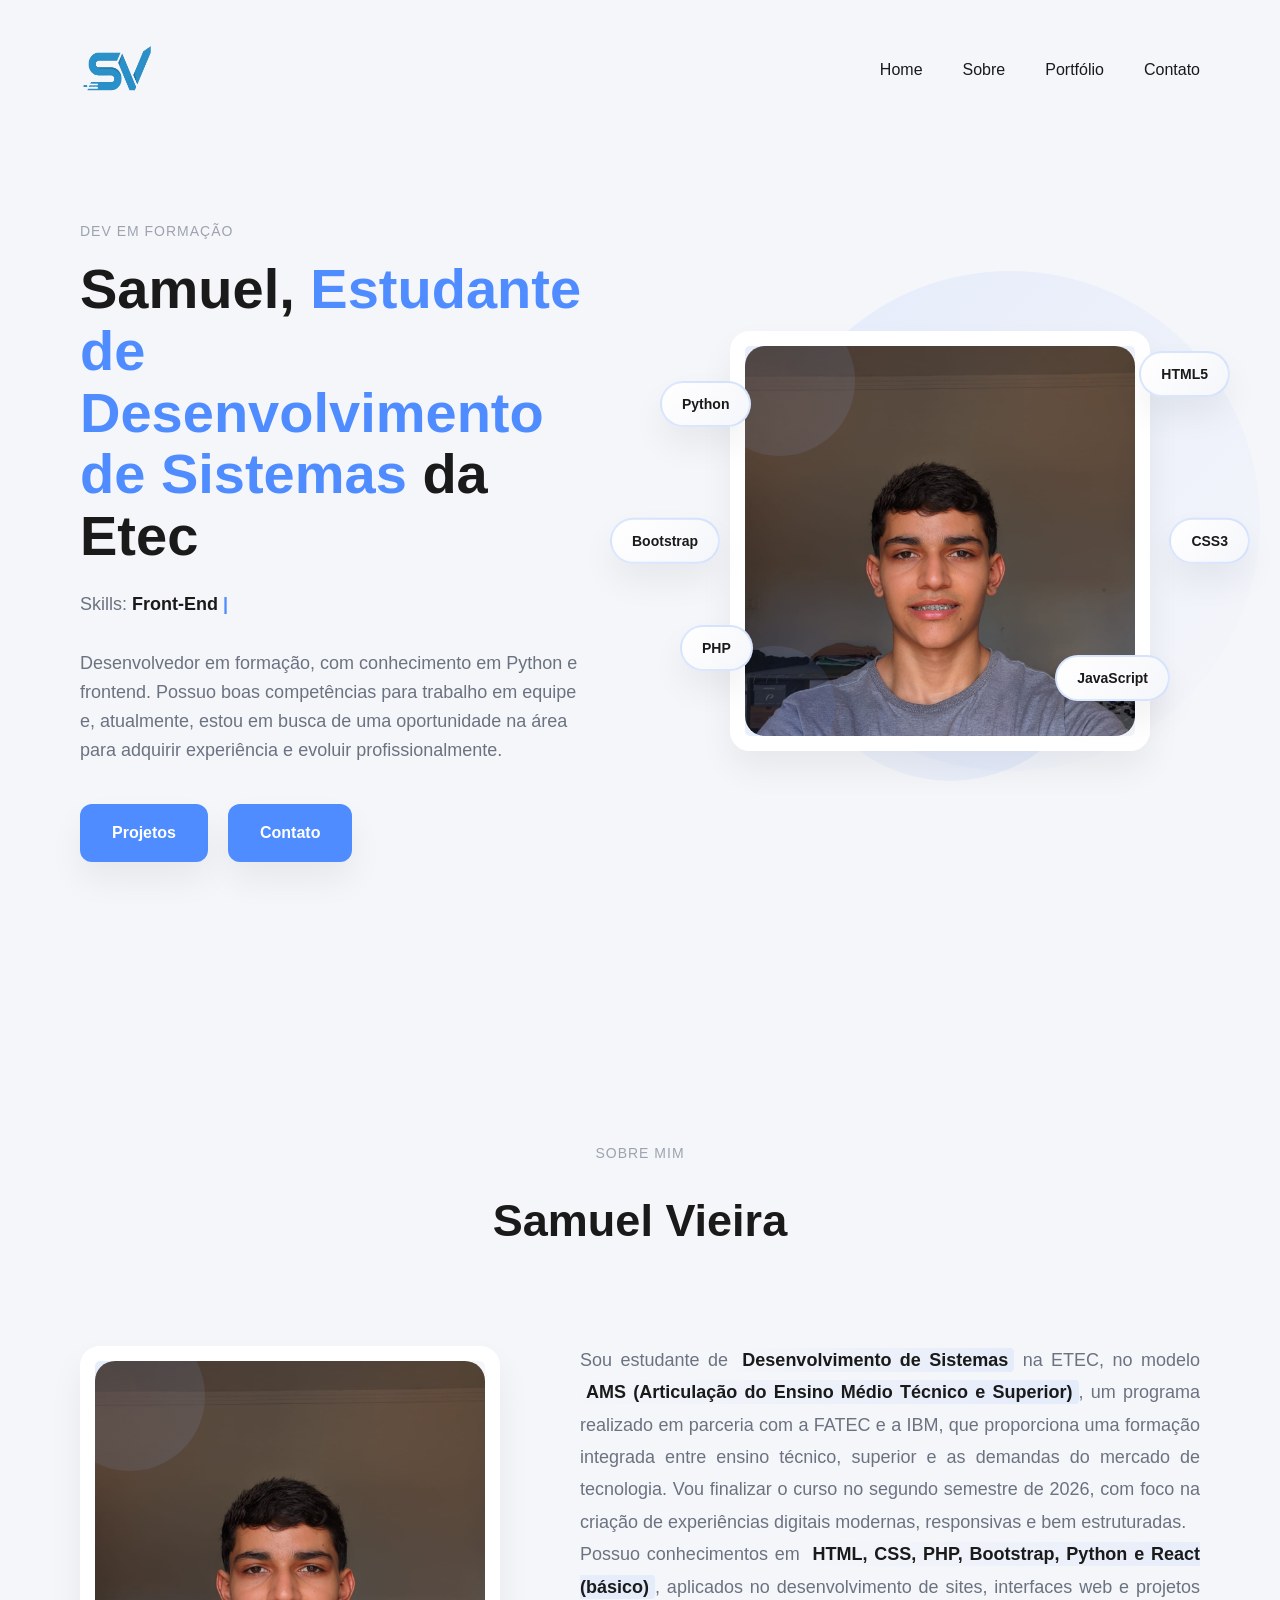
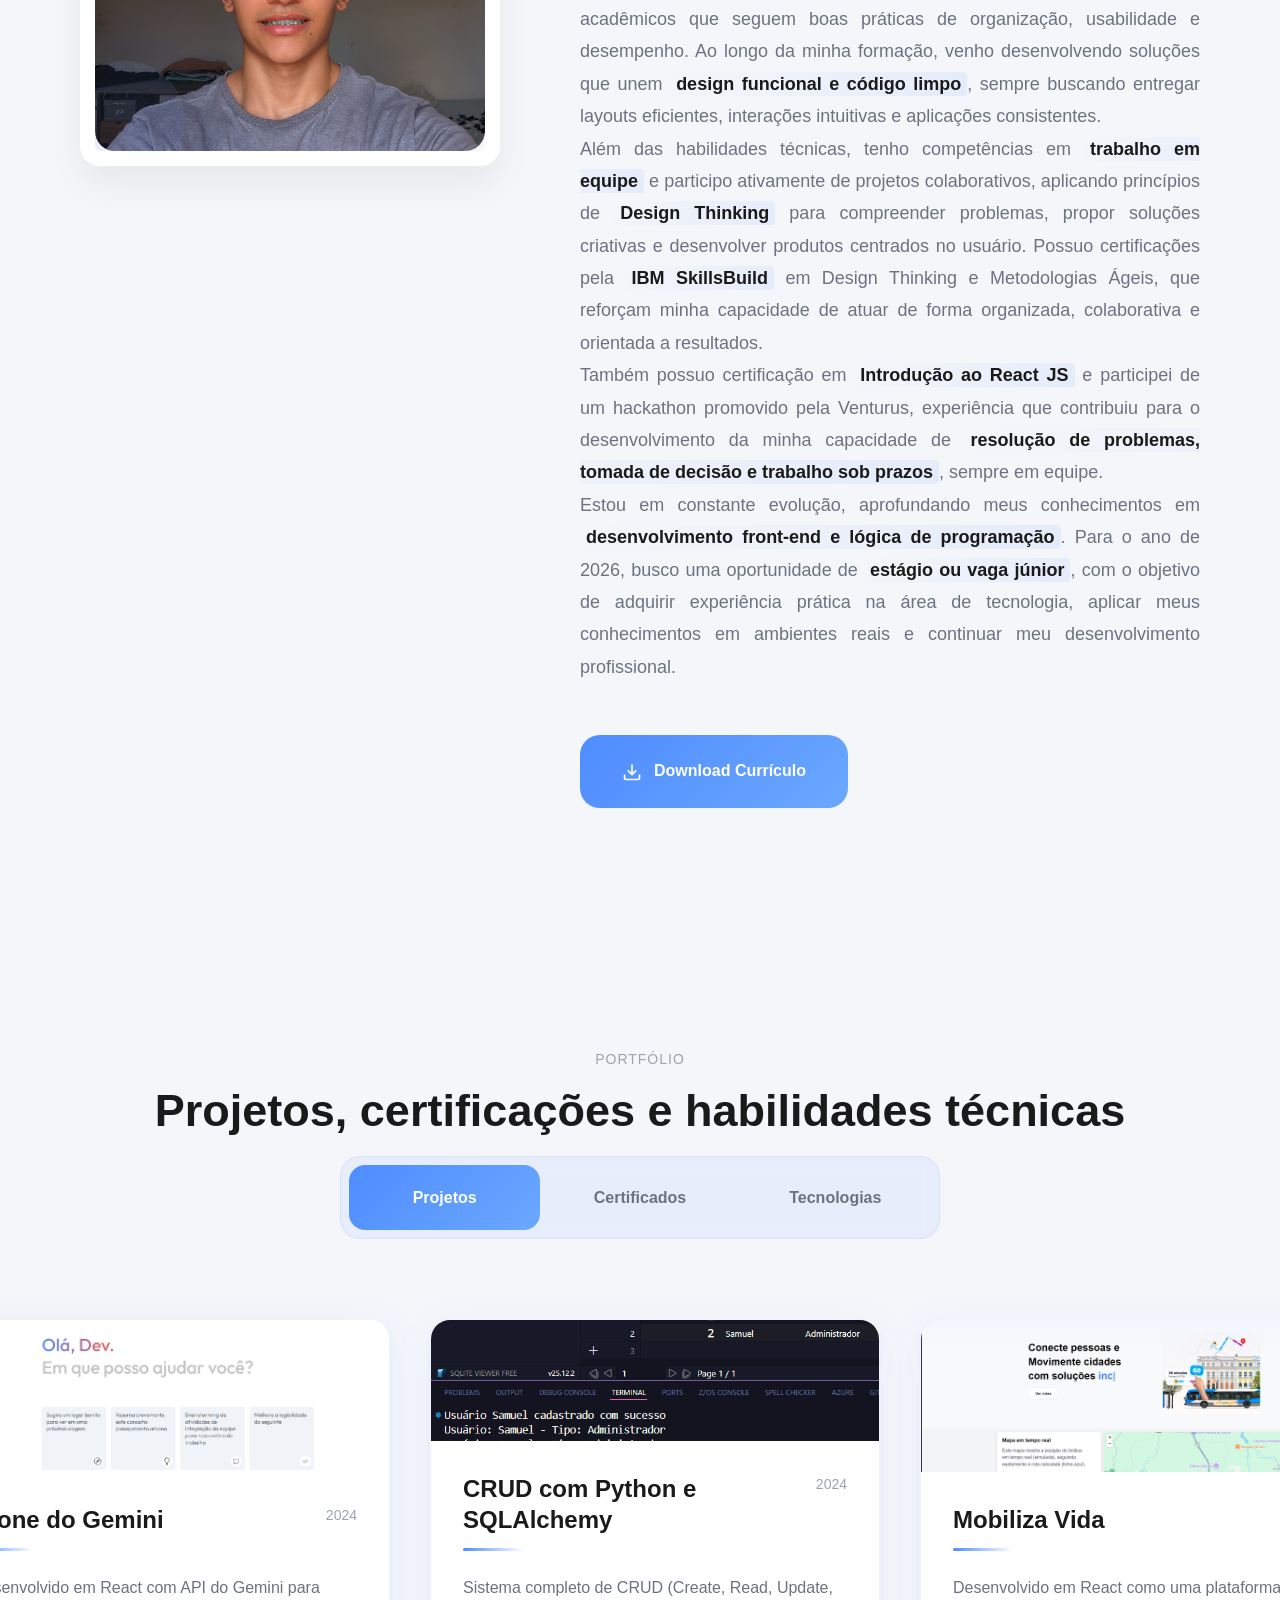
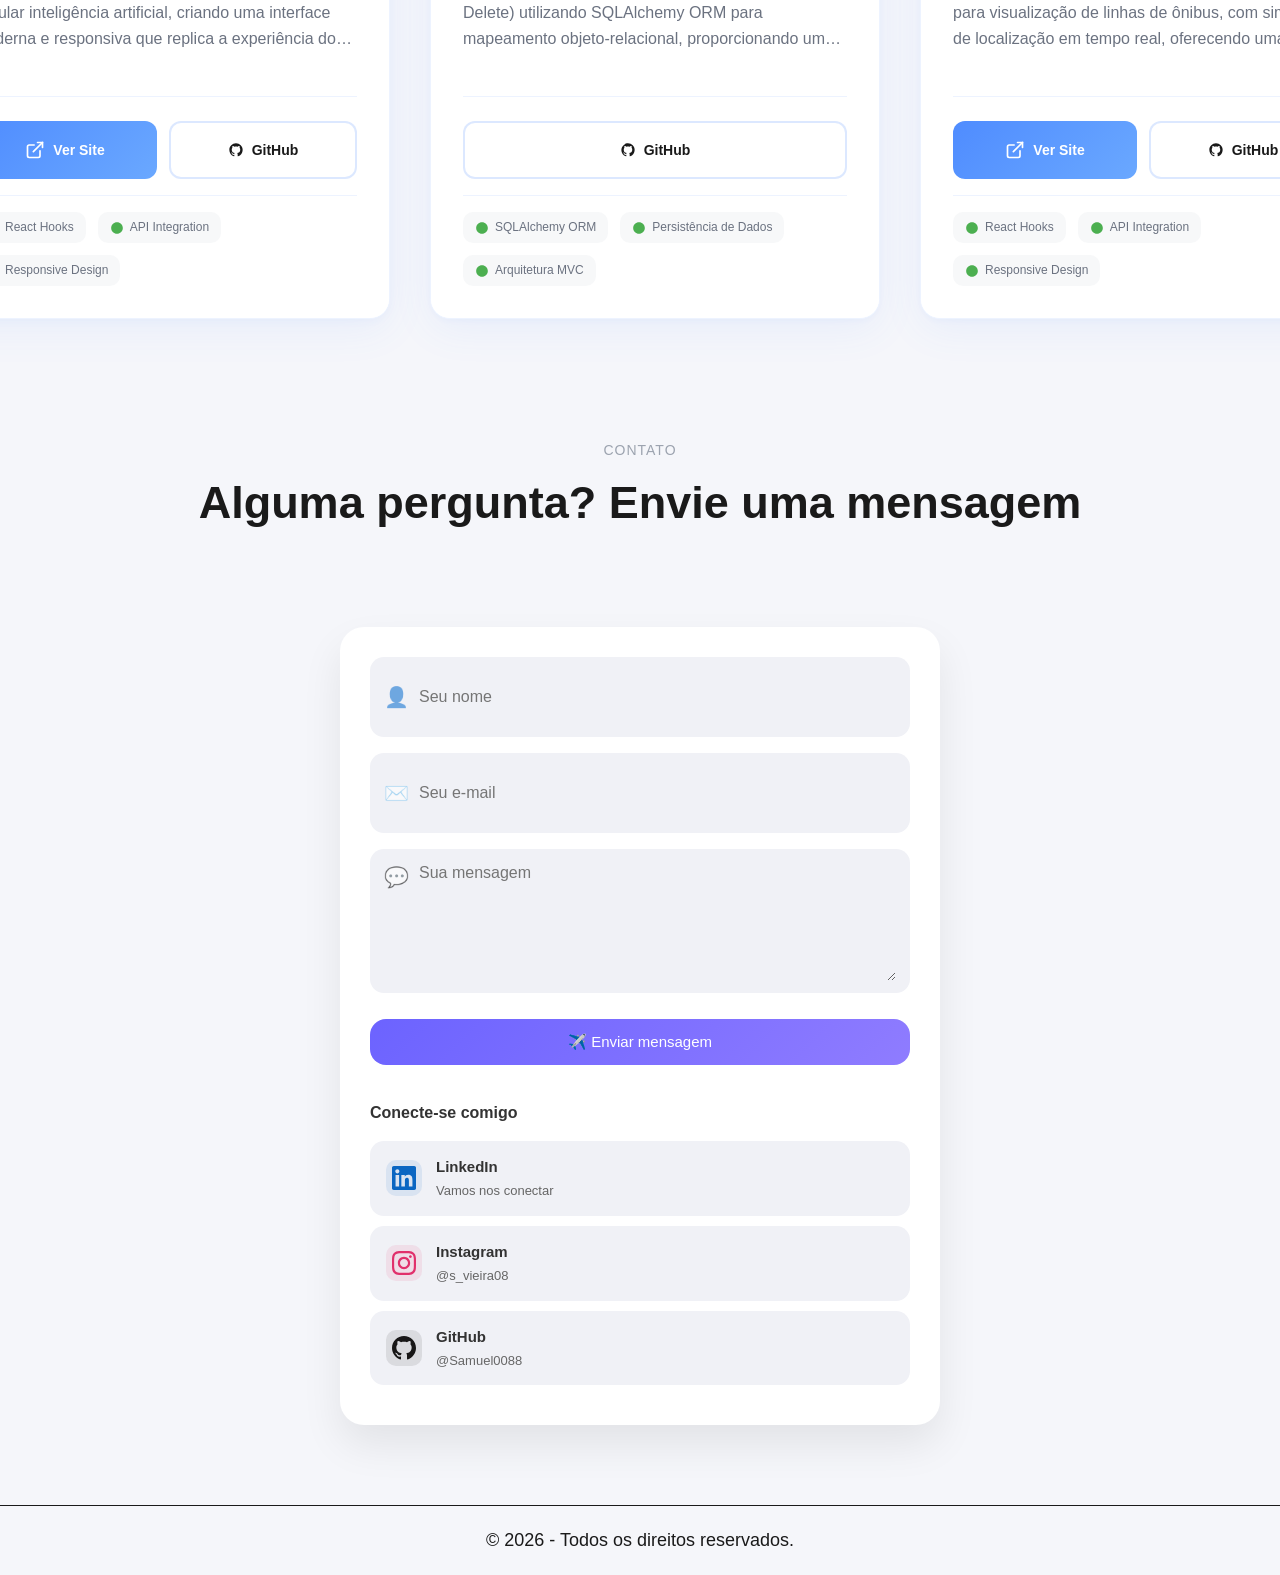
==== commit 96d207bb: "Add files via upload" ====
--- a/index.html
+++ b/index.html
@@ -254,6 +254,69 @@
               </div>
             </div>
           </div>
+
+          <div class="card-projeto">
+            <div class="projeto-imagem-container">
+              <img src="imagens/mobiliza-vida.png" alt="Clone do Gemini" class="projeto-imagem">
+              <div class="projeto-overlay">
+                <div class="projeto-tecnologias">
+                  <span class="tecnologia-tag">React</span>
+                  <span class="tecnologia-tag">JavaScript</span>
+                </div>
+              </div>
+            </div>
+            
+            <div class="projeto-conteudo">
+              <div class="projeto-header">
+                <div class="projeto-titulo-container">
+                  <h3 class="projeto-titulo">Mobiliza Vida</h3>
+                </div>
+                <div class="projeto-data">2024</div>
+              </div>
+              
+              <div class="projeto-descricao">
+                Desenvolvido em React como uma plataforma web para visualização de linhas de ônibus, com simulação de localização em tempo real, oferecendo uma interface moderna, intuitiva e responsiva para acompanhamento do transporte público.
+              </div>
+              
+              <div class="projeto-acoes">
+                <a href="https://mobiliza-vida-qmfd.vercel.app" target="_blank" class="btn-projeto btn-site">
+                  <svg class="btn-icon" width="20" height="20" viewBox="0 0 24 24" fill="none">
+                    <path d="M18 13v6a2 2 0 0 1-2 2H5a2 2 0 0 1-2-2V8a2 2 0 0 1 2-2h6" stroke="currentColor" stroke-width="2" stroke-linecap="round"/>
+                    <path d="M15 3h6v6" stroke="currentColor" stroke-width="2" stroke-linecap="round"/>
+                    <path d="M10 14L21 3" stroke="currentColor" stroke-width="2" stroke-linecap="round"/>
+                  </svg>
+                  Ver Site
+                </a>
+                <a href="https://github.com/Samuel0088/mobiliza_vida" target="_blank" class="btn-projeto btn-github">
+                  <svg class="btn-icon" width="16" height="16" viewBox="0 0 24 24" fill="none">
+                    <path d="M12 2C6.477 2 2 6.477 2 12C2 16.42 4.87 20.17 8.84 21.5C9.34 21.58 9.5 21.27 9.5 21V19.31C6.73 19.91 6.14 17.97 6.14 17.97C5.68 16.81 5.03 16.5 5.03 16.5C4.12 15.88 5.1 15.9 5.1 15.9C6.1 15.97 6.63 16.93 6.63 16.93C7.5 18.45 8.97 18 9.54 17.76C9.63 17.11 9.89 16.67 10.17 16.42C7.95 16.17 5.62 15.31 5.62 11.5C5.62 10.39 6 9.5 6.65 8.79C6.55 8.54 6.2 7.5 6.75 6.15C6.75 6.15 7.59 5.88 9.5 7.17C10.29 6.95 11.15 6.84 12 6.84C12.85 6.84 13.71 6.95 14.5 7.17C16.41 5.88 17.25 6.15 17.25 6.15C17.8 7.5 17.45 8.54 17.35 8.79C18 9.5 18.38 10.39 18.38 11.5C18.38 15.32 16.04 16.16 13.81 16.41C14.17 16.72 14.5 17.33 14.5 18.26V21C14.5 21.27 14.66 21.59 15.17 21.5C19.14 20.16 22 16.42 22 12C22 6.477 17.523 2 12 2Z" fill="currentColor"/>
+                  </svg>
+                  GitHub
+                </a>
+              </div>
+              
+              <div class="projeto-features">
+                <span class="feature">
+                  <svg width="14" height="14" viewBox="0 0 24 24" fill="none">
+                    <path d="M12 2C6.48 2 2 6.48 2 12C2 17.52 6.48 22 12 22C17.52 22 22 17.52 22 12C22 6.48 17.52 2 12 2ZM16.59 7.58L10 14.17L7.41 11.59C6.63 10.81 5.37 10.81 4.59 11.59C3.81 12.37 3.81 13.63 4.59 14.41L9.17 19C9.95 19.78 11.21 19.78 11.99 19L19.41 11.58C20.19 10.8 20.19 9.54 19.41 8.76C18.63 7.98 17.37 7.98 16.59 8.76L16.59 7.58Z" fill="#4CAF50"/>
+                  </svg>
+                  React Hooks
+                </span>
+                <span class="feature">
+                  <svg width="14" height="14" viewBox="0 0 24 24" fill="none">
+                    <path d="M12 2C6.48 2 2 6.48 2 12C2 17.52 6.48 22 12 22C17.52 22 22 17.52 22 12C22 6.48 17.52 2 12 2ZM16.59 7.58L10 14.17L7.41 11.59C6.63 10.81 5.37 10.81 4.59 11.59C3.81 12.37 3.81 13.63 4.59 14.41L9.17 19C9.95 19.78 11.21 19.78 11.99 19L19.41 11.58C20.19 10.8 20.19 9.54 19.41 8.76C18.63 7.98 17.37 7.98 16.59 8.76L16.59 7.58Z" fill="#4CAF50"/>
+                  </svg>
+                  API Integration
+                </span>
+                <span class="feature">
+                  <svg width="14" height="14" viewBox="0 0 24 24" fill="none">
+                    <path d="M12 2C6.48 2 2 6.48 2 12C2 17.52 6.48 22 12 22C17.52 22 22 17.52 22 12C22 6.48 17.52 2 12 2ZM16.59 7.58L10 14.17L7.41 11.59C6.63 10.81 5.37 10.81 4.59 11.59C3.81 12.37 3.81 13.63 4.59 14.41L9.17 19C9.95 19.78 11.21 19.78 11.99 19L19.41 11.58C20.19 10.8 20.19 9.54 19.41 8.76C18.63 7.98 17.37 7.98 16.59 8.76L16.59 7.58Z" fill="#4CAF50"/>
+                  </svg>
+                  Responsive Design
+                </span>
+              </div>
+            </div>
+          </div>
           
         </div>
       </div>
@@ -262,8 +325,8 @@
         <div class="certificados-container">
           
           <div class="card-certificado">
-            <div class="certificado-imagem" onclick="abrirLightbox('imagens/GenAI_Dados.webp', 'Bootcamp Bradesco - GenAI & Dados')">
-              <img src="imagens/GenAI_Dados.webp" alt="Bootcamp Bradesco - GenAI & Dados" class="certificado-thumb">
+            <div class="certificado-imagem" onclick="abrirLightbox('imagens/certificado-bradesco.png', 'Bootcamp Bradesco - GenAI & Dados')">
+              <img src="imagens/certificado-bradesco.png" alt="Bootcamp Bradesco - GenAI & Dados" class="certificado-thumb">
               <div class="zoom-indicator">
                 <svg width="20" height="20" viewBox="0 0 24 24" fill="none">
                   <path d="M15 15L21 21M10 17C6.13401 17 3 13.866 3 10C3 6.13401 6.13401 3 10 3C13.866 3 17 6.13401 17 10C17 13.866 13.866 17 10 17Z" stroke="currentColor" stroke-width="2" stroke-linecap="round"/>
@@ -282,20 +345,21 @@
               </div>
               
               <div class="certificado-acoes">
-                <span class="btn-status">
-                  <svg width="16" height="16" viewBox="0 0 24 24" fill="none">
-                    <path d="M12 2C6.48 2 2 6.48 2 12C2 17.52 6.48 22 12 22C17.52 22 22 17.52 22 12C22 6.48 17.52 2 12 2ZM16.24 7.76L10.58 13.41L7.75 10.59C7.34 10.18 6.68 10.18 6.27 10.59C5.86 11 5.86 11.66 6.27 12.07L9.7 15.5C10.11 15.91 10.77 15.91 11.18 15.5L17.73 8.93C18.14 8.52 18.14 7.86 17.73 7.45C17.32 7.04 16.66 7.04 16.25 7.45L16.24 7.76Z" fill="#4CAF50"/>
-                  </svg>
-                  Em andamento
-                </span>
-                <span class="certificado-tipo">Bootcamp</span>
-              </div>
-            </div>
-          </div>
+                <a href="https://www.dio.me/certificate/BAP3TUVV/share" target="_blank" class="btn-certificado">
+                  <svg class="btn-icon" width="16" height="16" viewBox="0 0 24 24" fill="none">
+                    <path d="M10 6H6C4.89543 6 4 6.89543 4 8V18C4 19.1046 4.89543 20 6 20H16C17.1046 20 18 19.1046 18 18V14M14 4H20M20 4V10M20 4L10 14" stroke="currentColor" stroke-width="2" stroke-linecap="round" stroke-linejoin="round"/>
+                  </svg>
+                  Ver certificado
+                </a>
+                <span class="certificado-tipo">Certificado</span>
+              </div>
+            </div>
+          </div>
+          
 
           <div class="card-certificado">
-            <div class="certificado-imagem" onclick="abrirLightbox('imagens/trybe.avif', 'Trybe - Lógica de Programação')">
-              <img src="imagens/trybe.avif" alt="Trybe - Lógica de Programação" class="certificado-thumb">
+            <div class="certificado-imagem" onclick="abrirLightbox('imagens/logica_de_programacao_trybe.png', 'Trybe - Lógica de Programação')">
+              <img src="imagens/logica_de_programacao_trybe.png"Trybe - Lógica de Programação" class="certificado-thumb">
               <div class="zoom-indicator">
                 <svg width="20" height="20" viewBox="0 0 24 24" fill="none">
                   <path d="M15 15L21 21M10 17C6.13401 17 3 13.866 3 10C3 6.13401 6.13401 3 10 3C13.866 3 17 6.13401 17 10C17 13.866 13.866 17 10 17Z" stroke="currentColor" stroke-width="2" stroke-linecap="round"/>
@@ -314,13 +378,10 @@
               </div>
               
               <div class="certificado-acoes">
-                <span class="btn-status">
-                  <svg width="16" height="16" viewBox="0 0 24 24" fill="none">
-                    <path d="M12 2C6.48 2 2 6.48 2 12C2 17.52 6.48 22 12 22C17.52 22 22 17.52 22 12C22 6.48 17.52 2 12 2ZM16.24 7.76L10.58 13.41L7.75 10.59C7.34 10.18 6.68 10.18 6.27 10.59C5.86 11 5.86 11.66 6.27 12.07L9.7 15.5C10.11 15.91 10.77 15.91 11.18 15.5L17.73 8.93C18.14 8.52 18.14 7.86 17.73 7.45C17.32 7.04 16.66 7.04 16.25 7.45L16.24 7.76Z" fill="#4CAF50"/>
-                  </svg>
-                  Em andamento
-                </span>
-                <span class="certificado-tipo">Curso</span>
+                <div class="btn-certificado">
+                  Concluído
+                </div>
+                <span class="certificado-tipo">Certificado</span>
               </div>
             </div>
           </div>
@@ -564,6 +625,27 @@
               <p>Python</p>
             </div>
           </div>
+
+          <div class="card-tecnologias">
+            <div class="card-tecnologia img_tecnologias">
+              <img src="imagens/Adobe-Photoshop-Logo-2012-2013-700x394.webp" alt="">
+              <p>Photoshop</p>
+            </div>
+          </div>
+
+          <div class="card-tecnologias">
+            <div class="card-tecnologia img_tecnologias">
+              <img src="imagens/canva-logo.webp" alt="">
+              <p>Canva</p>
+            </div>
+          </div>
+
+          <div class="card-tecnologias">
+            <div class="card-tecnologia img_tecnologias">
+              <img src="imagens/free-figma-logo-icon-svg-download-png-8630394.webp" alt="">
+              <p>Figma</p>
+            </div>
+          </div>
         
         </div>
       </div>
--- a/style.css
+++ b/style.css
@@ -1327,7 +1327,7 @@
 
   .projetos-container {
     display: grid !important;
-    grid-template-columns: repeat(auto-fit, minmax(500px, 1fr)) !important;
+    grid-template-columns: repeat(3, 1fr) !important;
     gap: 40px !important;
     margin: 0 auto !important;
     width: 100%;
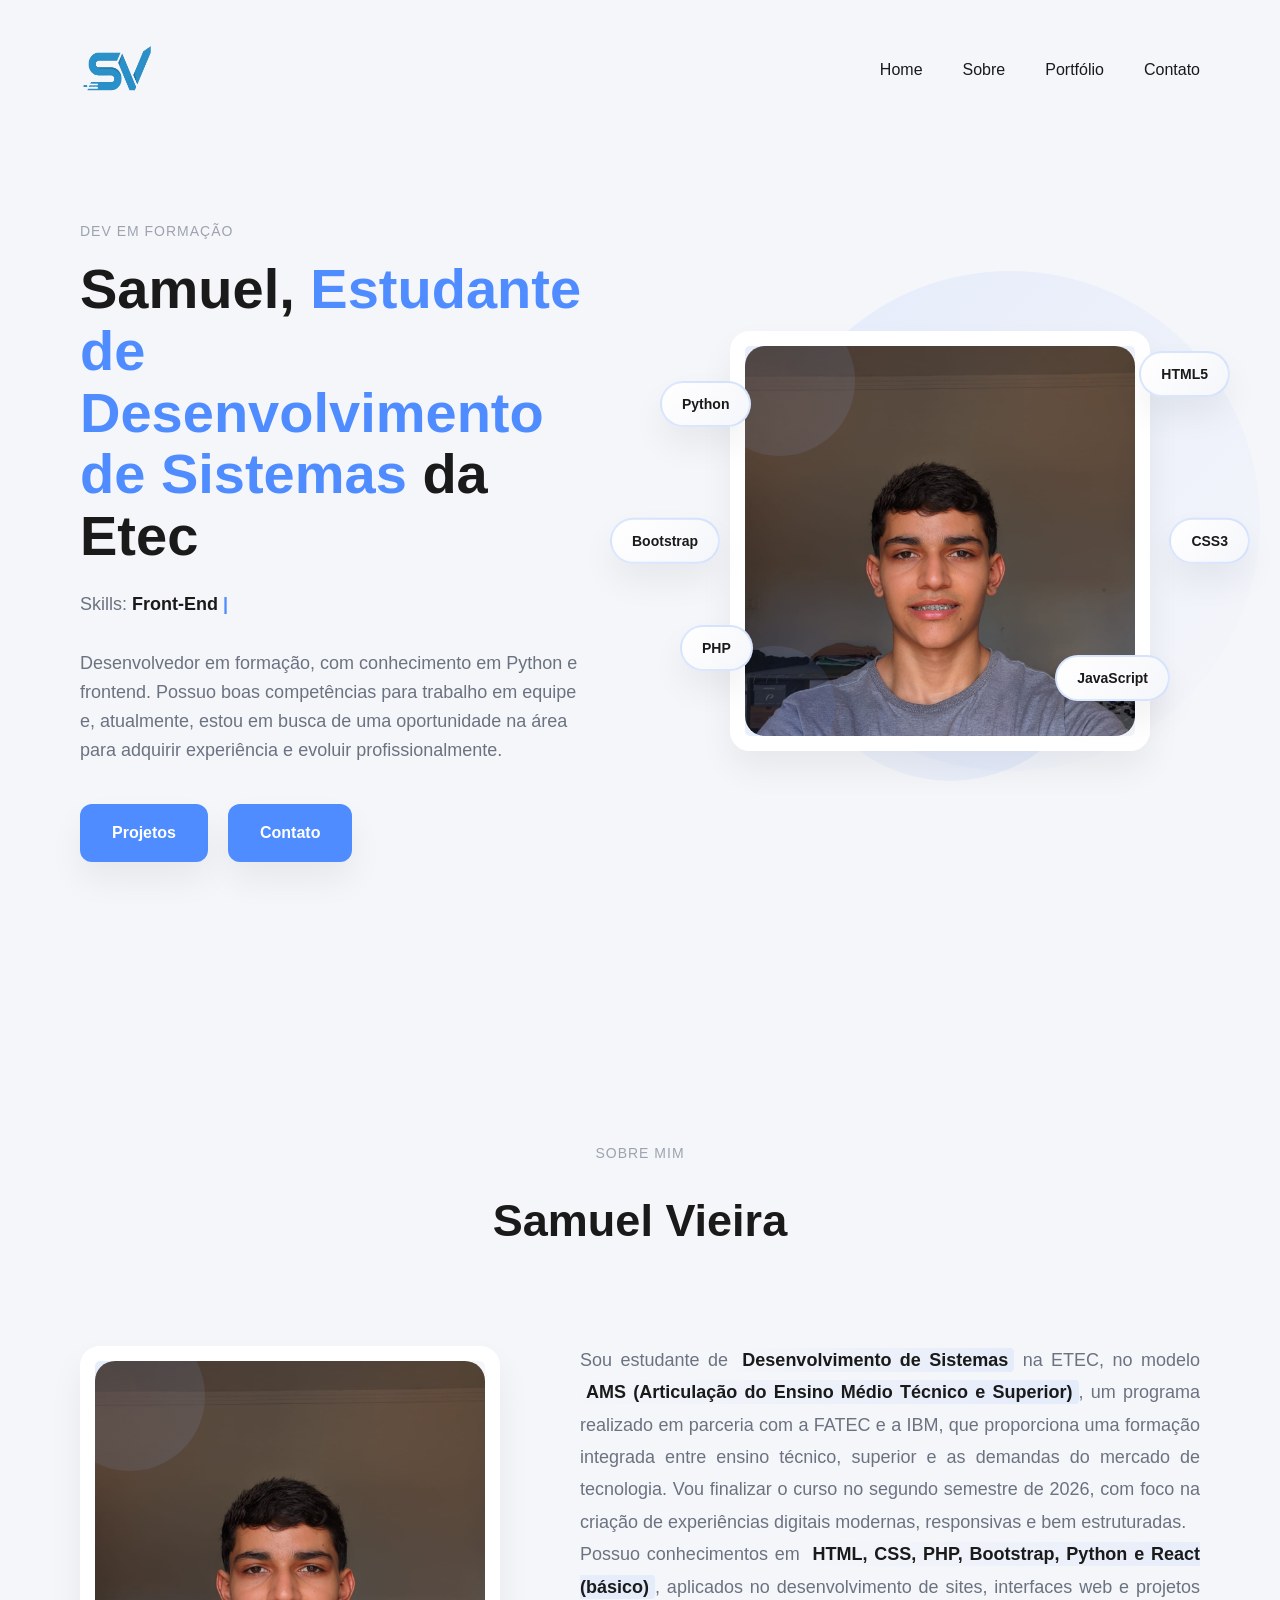
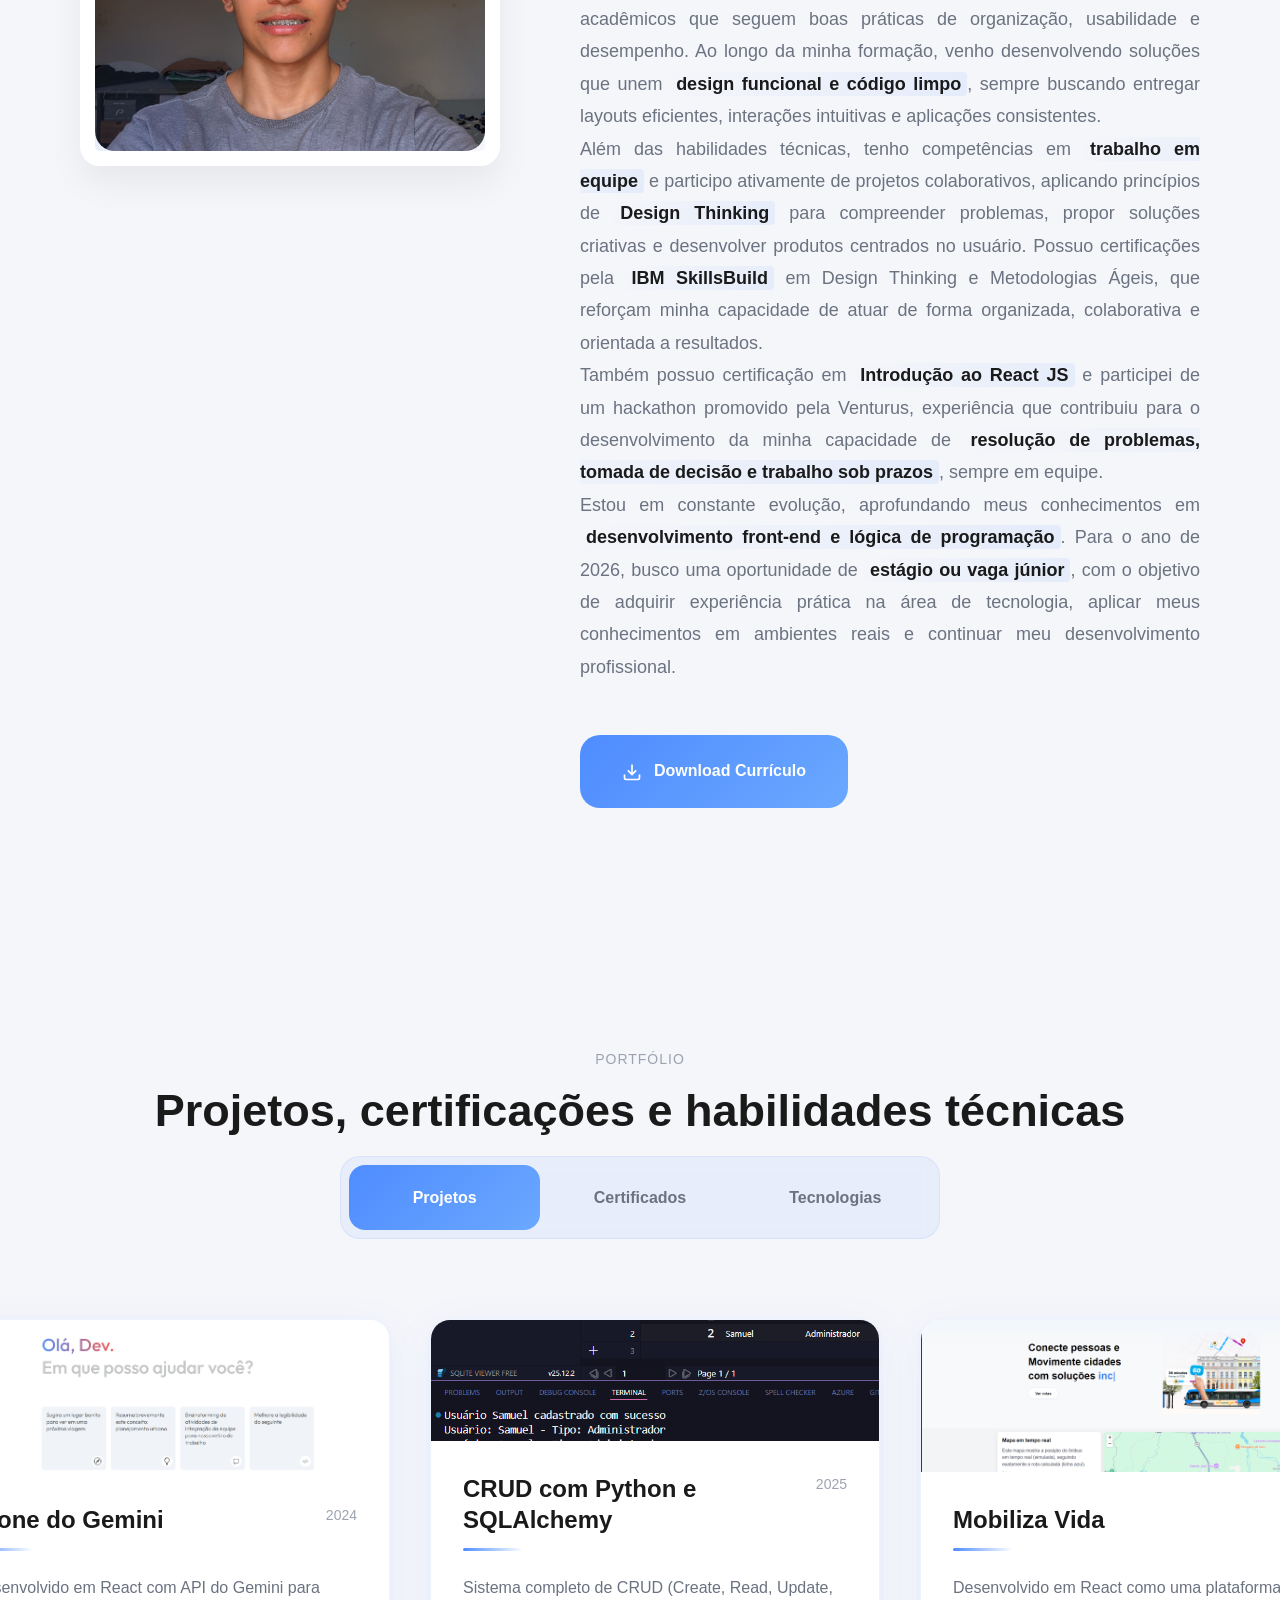
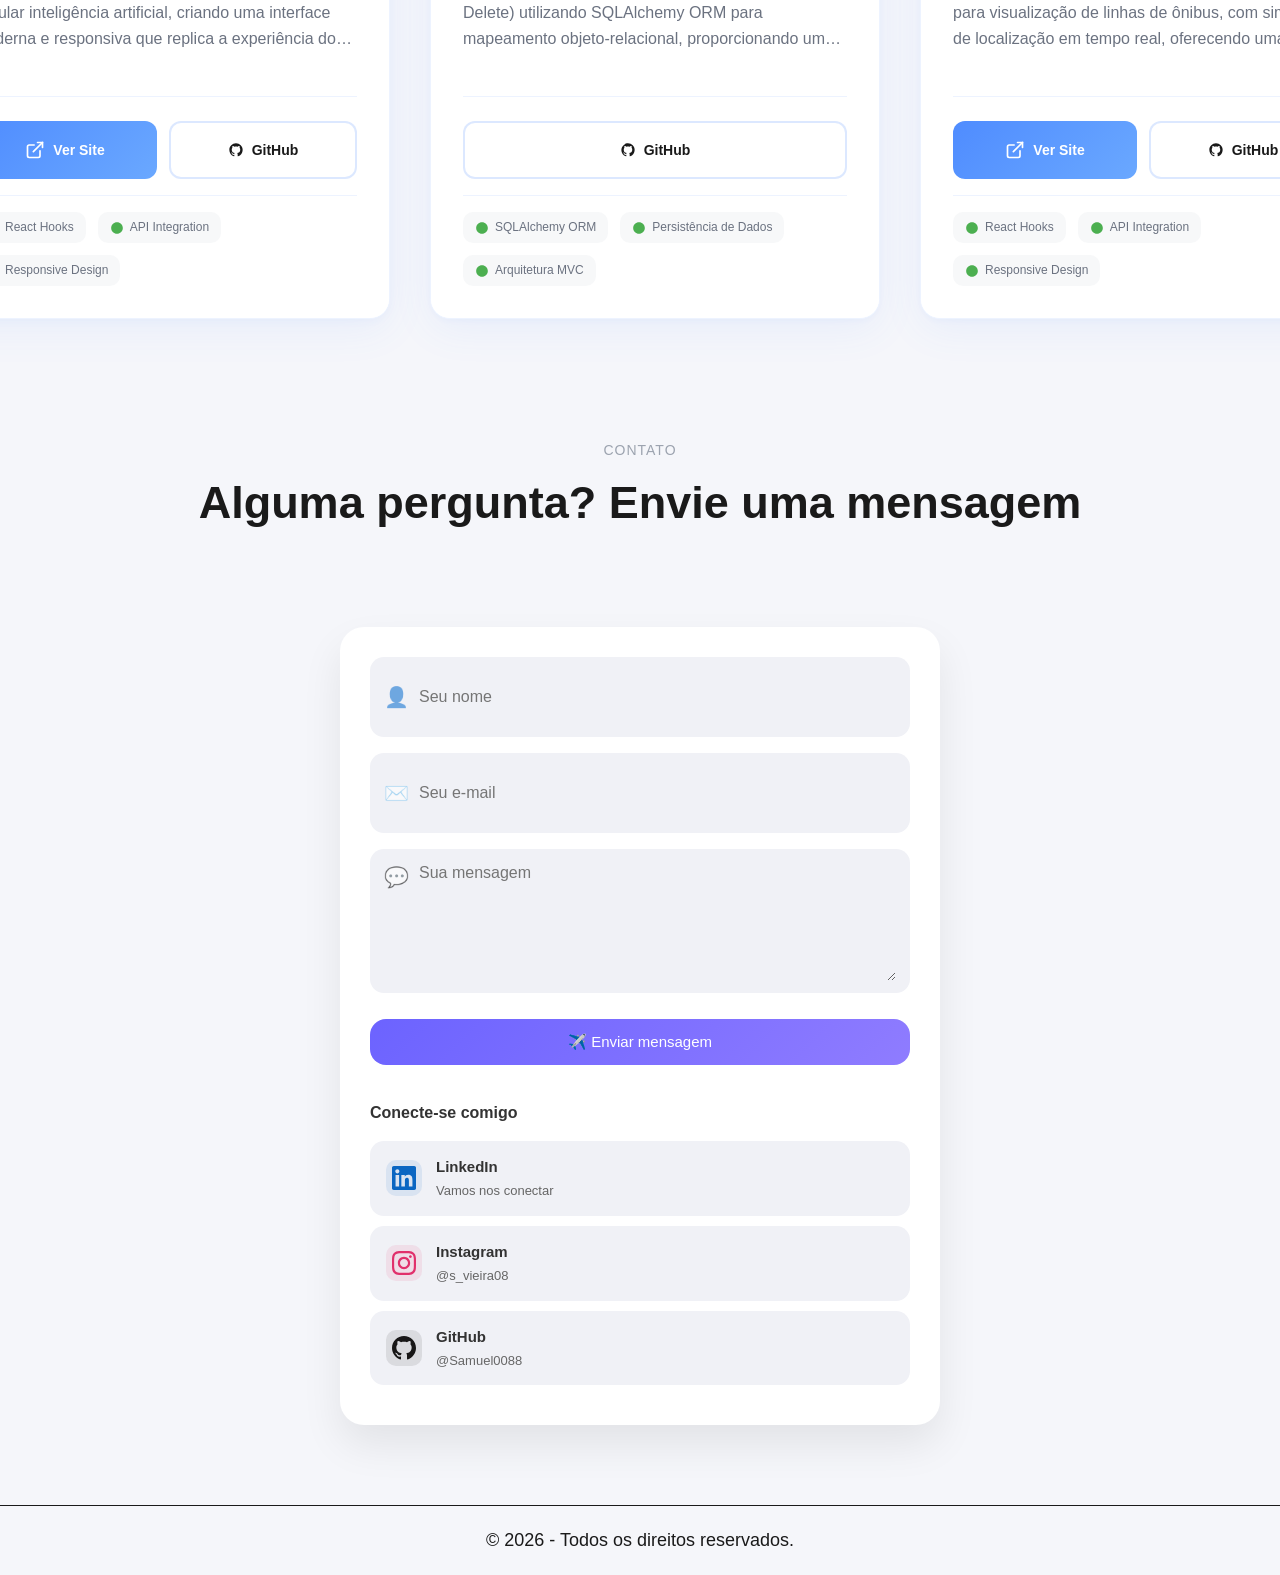
==== commit cb7d4399: "Add files via upload" ====
--- a/index.html
+++ b/index.html
@@ -109,7 +109,7 @@
         </div>
         
         <div id="download_curriculo">
-          <a href="imagens/Samuel_Vieira (1).pdf" download="Samuel_Vieira_Curriculo.pdf">
+          <a href="imagens/Curriculo_Samuel_Vieira.pdf" download="Samuel_Vieira_Curriculo.pdf">
             <svg width="20" height="20" viewBox="0 0 24 24" fill="none" stroke="currentColor" stroke-width="2">
               <path d="M21 15v4a2 2 0 0 1-2 2H5a2 2 0 0 1-2-2v-4"/>
               <polyline points="7 10 12 15 17 10"/>
@@ -216,7 +216,7 @@
                 <div class="projeto-titulo-container">
                   <h3 class="projeto-titulo">CRUD com Python e SQLAlchemy</h3>
                 </div>
-                <div class="projeto-data">2024</div>
+                <div class="projeto-data">2025</div>
               </div>
               
               <div class="projeto-descricao">
@@ -271,7 +271,7 @@
                 <div class="projeto-titulo-container">
                   <h3 class="projeto-titulo">Mobiliza Vida</h3>
                 </div>
-                <div class="projeto-data">2024</div>
+                <div class="projeto-data">2025</div>
               </div>
               
               <div class="projeto-descricao">
@@ -665,18 +665,17 @@
       <div class="contact-card">
 
         <form action="https://api.web3forms.com/submit" method="POST" class="contact-form">
-          
+  
           <input type="hidden" name="access_key" value="f282f73f-faa4-4064-8acf-24d40e89adaa">
 
-          <input type="hidden" name="subject" value="Nova Mensagem do seu Portfolio">
-
-          <input type="checkbox" name="botcheck" class="hidden" style="display: none;">
-
-          <input type="hidden" name="from_name" value="Mensagem via Portfólio">
+          <input type="hidden" name="subject" value="Nova mensagem do portfólio">
+          <input type="hidden" name="from_name" value="Portfólio">
+          
+          <input type="checkbox" name="botcheck" style="display:none;">
 
           <div class="input-group">
             <span class="icon">👤</span>
-            <input type="text" name="nome" placeholder="Seu nome" required>
+            <input type="text" name="name" placeholder="Seu nome" required>
           </div>
 
           <div class="input-group">
@@ -686,7 +685,7 @@
 
           <div class="input-group textarea">
             <span class="icon">💬</span>
-            <textarea name="mensagem" placeholder="Sua mensagem" required></textarea>
+            <textarea name="message" placeholder="Sua mensagem" required></textarea>
           </div>
 
           <button type="submit" class="btn-enviar">
--- a/style.css
+++ b/style.css
@@ -2470,18 +2470,11 @@
 
 @media (max-width: 480px) {
   .card-certificado {
-    padding-left: 0;
-    padding-top: 100px;
-    min-height: auto;
-    text-align: center !important;
+    
   }
 
   .certificado-imagem {
-    width: 60px;
-    height: 60px;
-    top: 20px;
-    left: 50% !important;
-    transform: translateX(-50%) !important;
+   
   }
 
   .certificado-conteudo {
